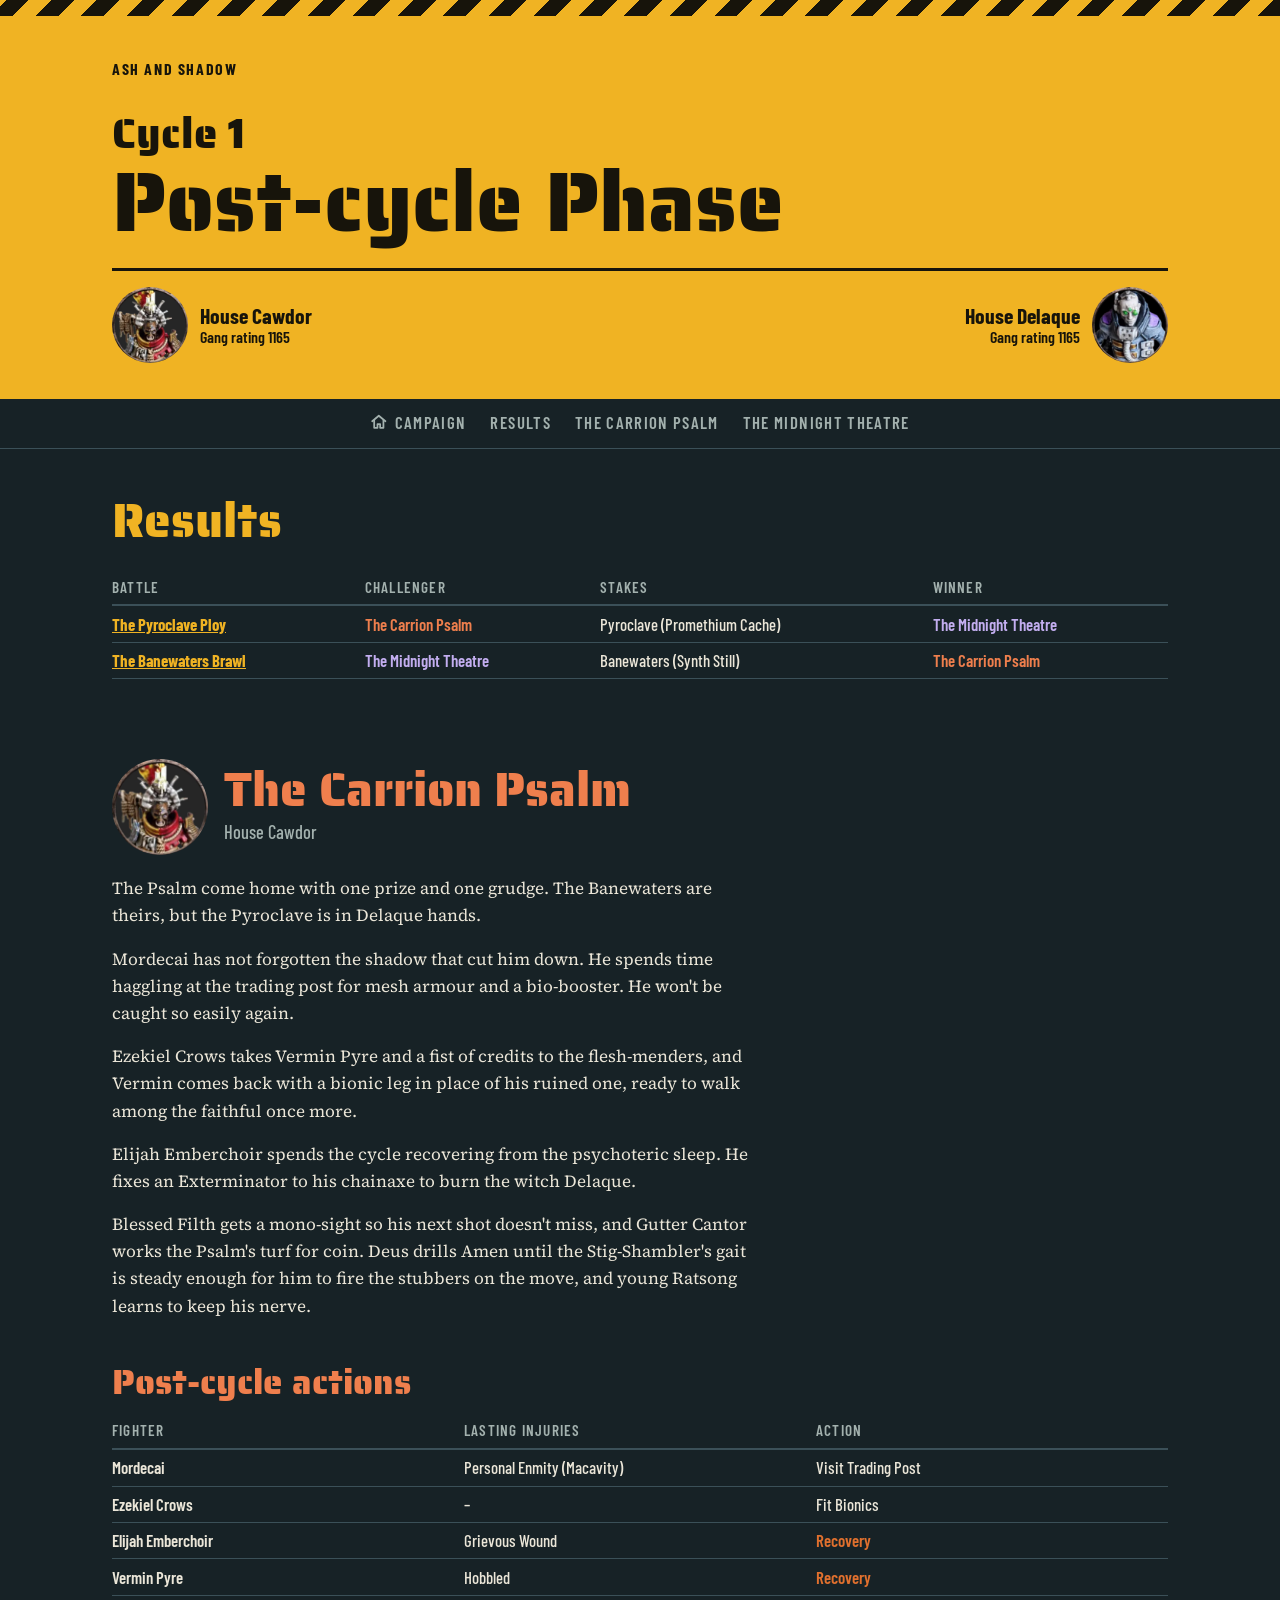
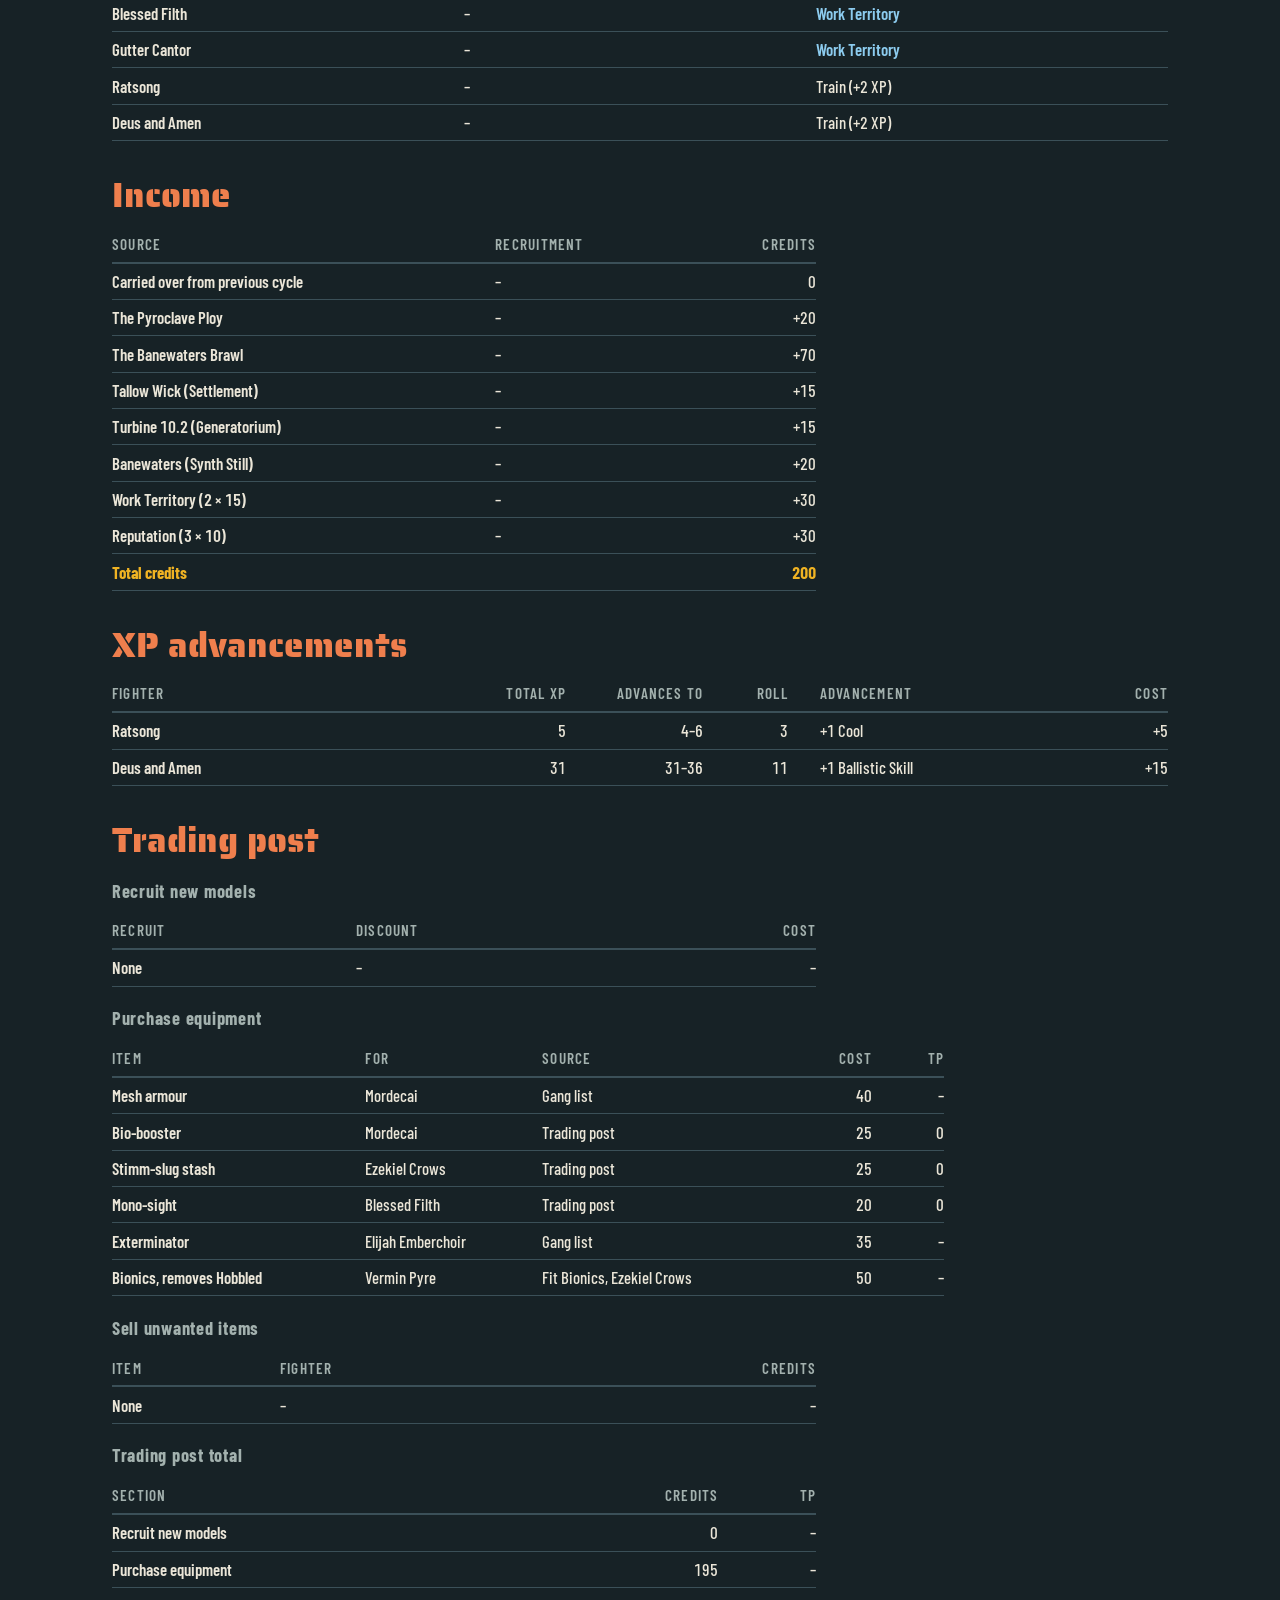
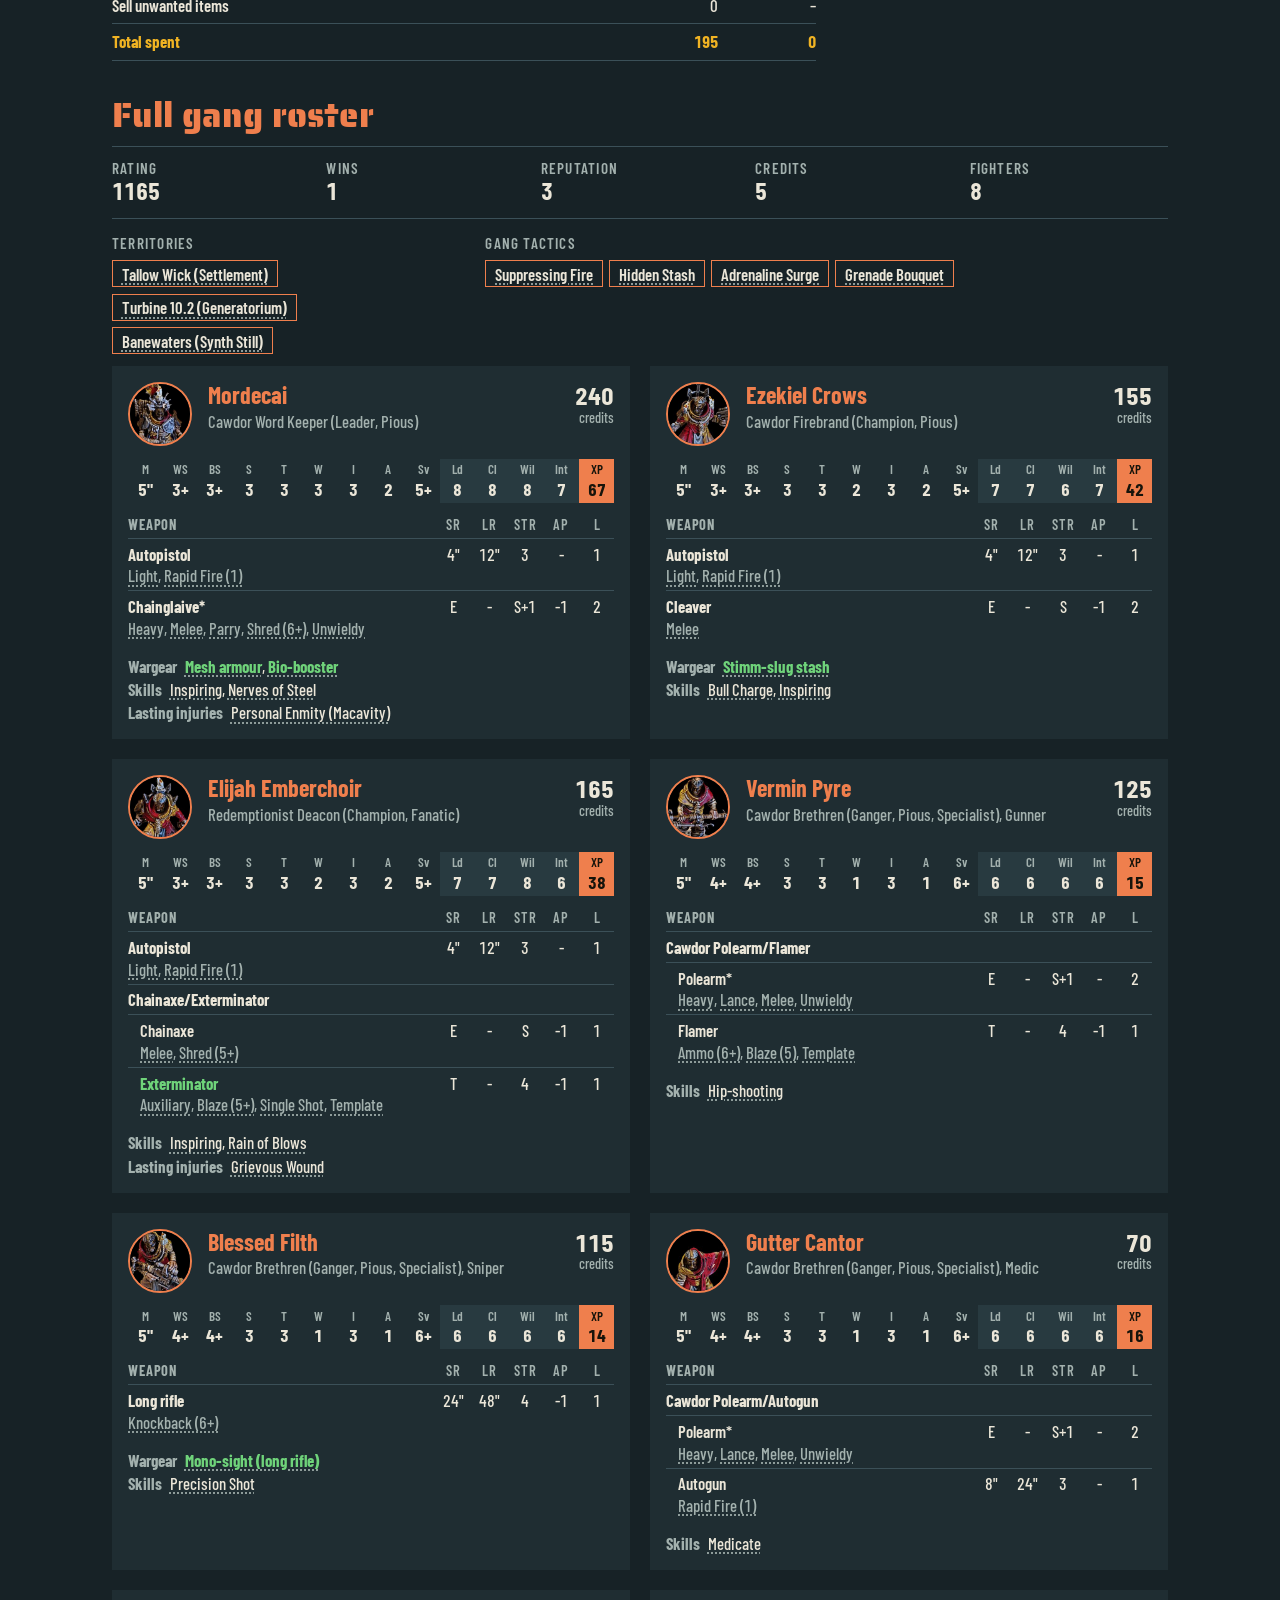
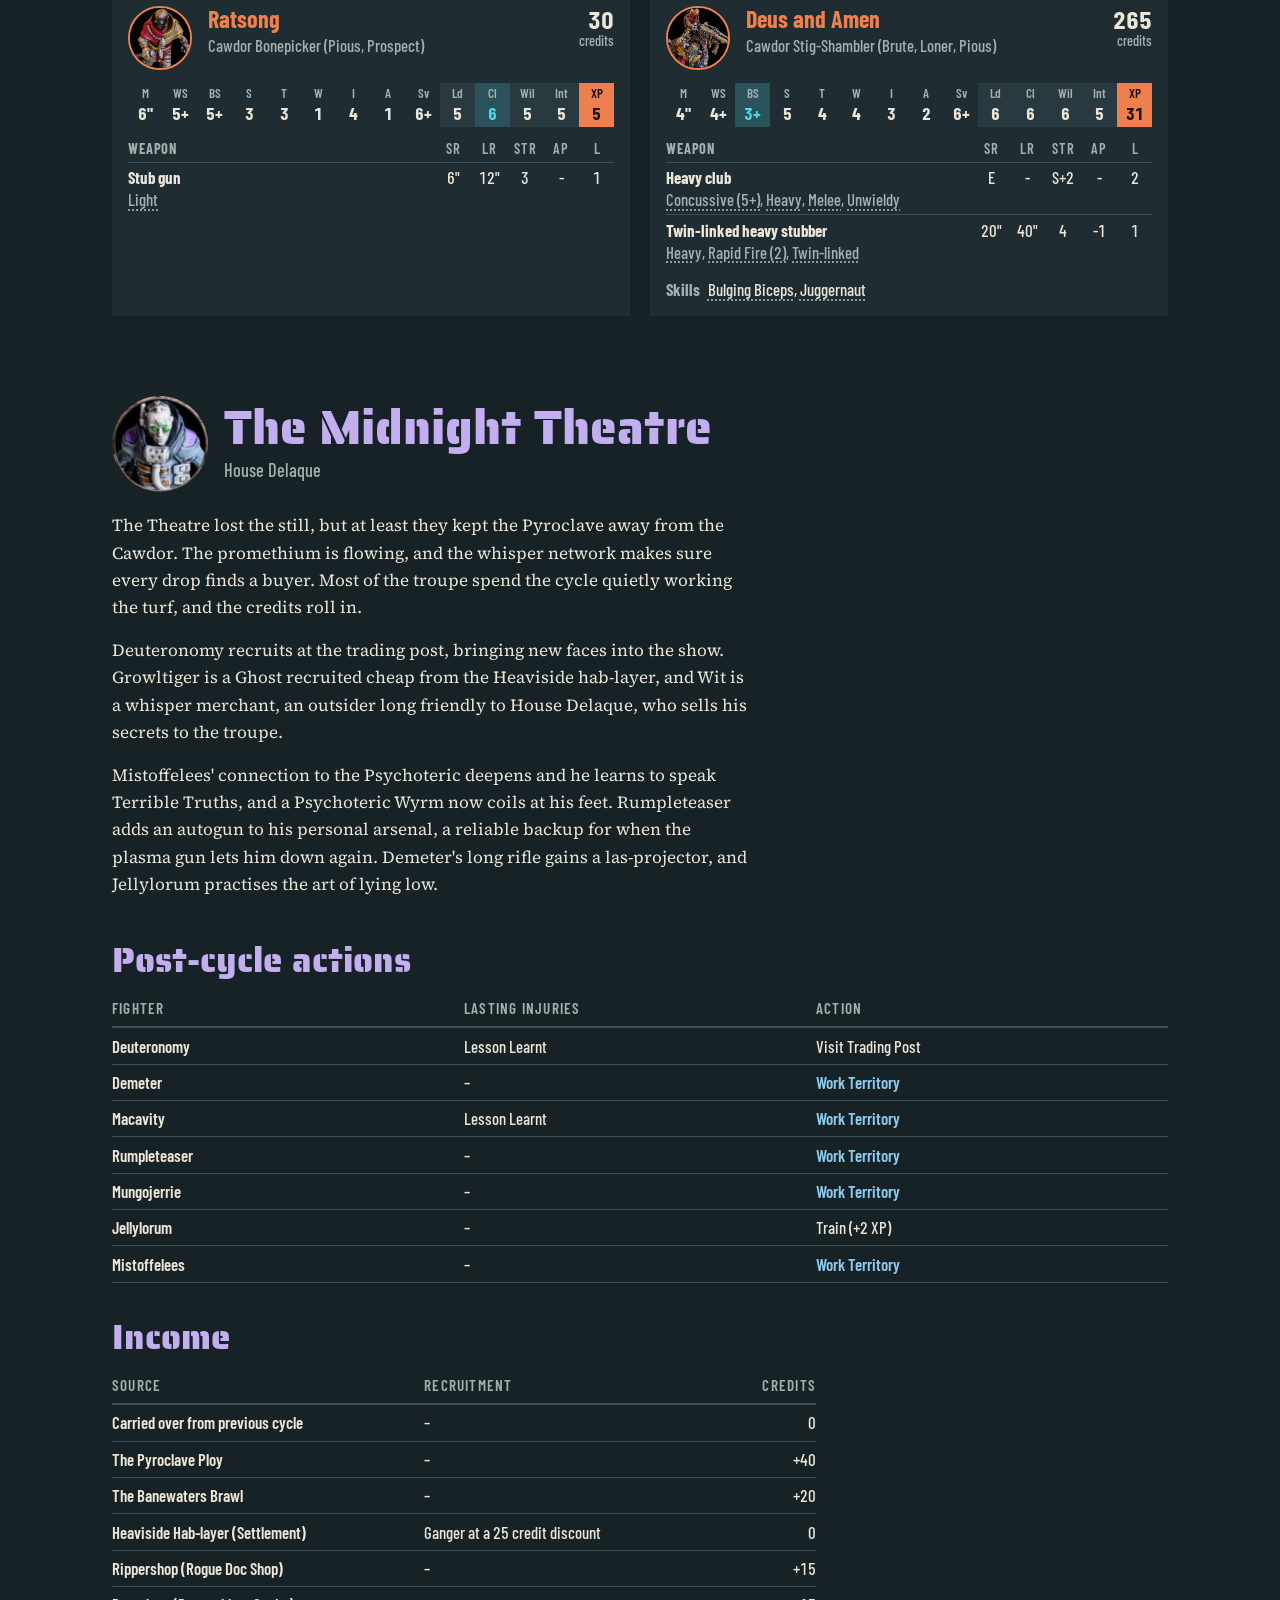
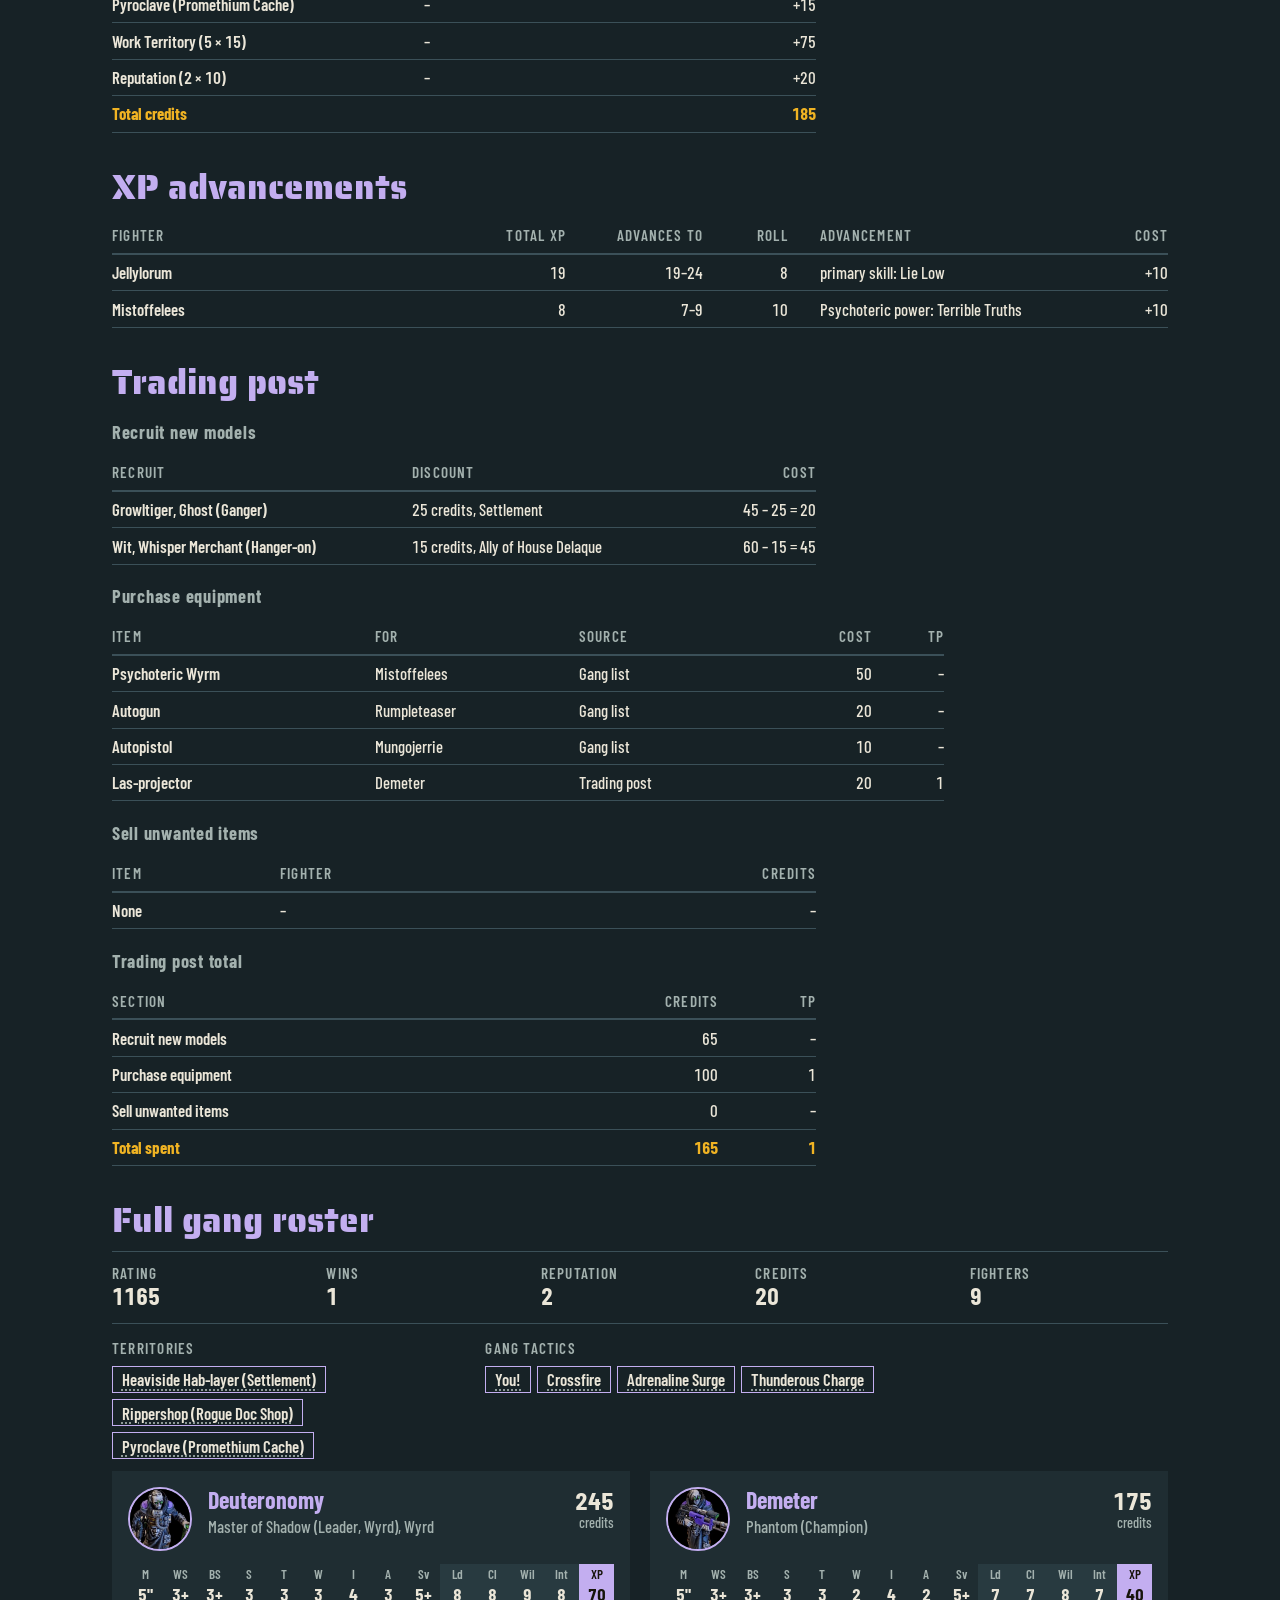
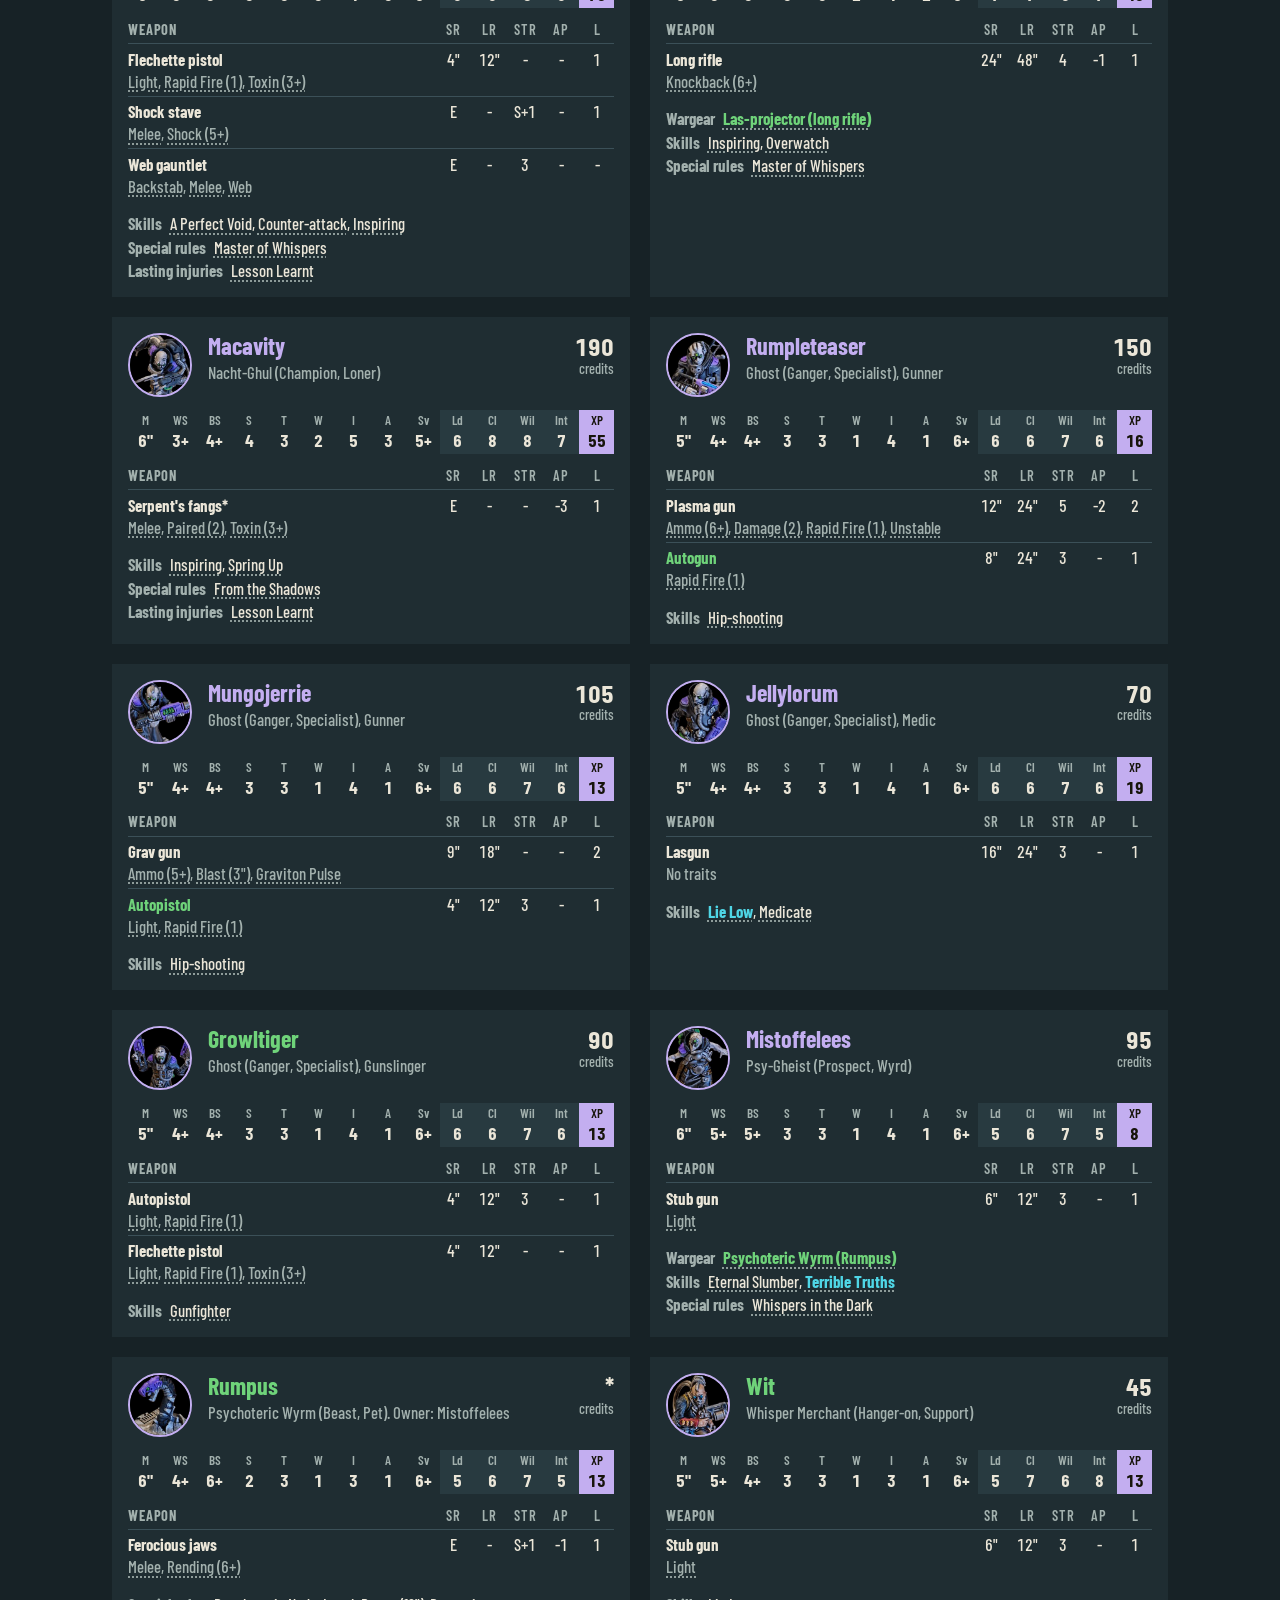
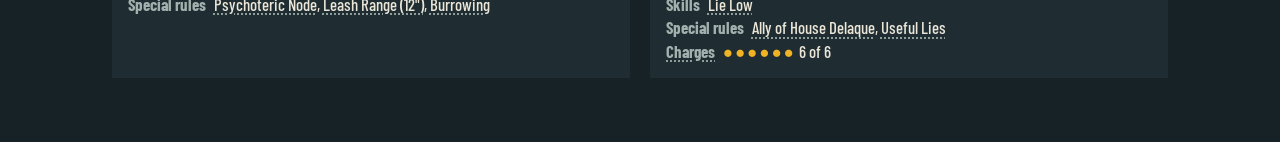
==== 1-post.html @ 7fe0c2d0 "Post cycle 1: rewrite the Theatre narrative Co-Authored-By: Claude Opus 5.5 <noreply@anthropic.com> " ====
<!doctype html>
<html lang="en">
<head>
<meta charset="utf-8">
<meta name="viewport" content="width=device-width, initial-scale=1, viewport-fit=cover">
<title>Cycle 1: Post-cycle Phase</title>
<style>
/* Layout: a sodium-yellow hazard hero, then a quiet steel report that reads top to bottom.
   Gang colour carries meaning everywhere: ember is Cawdor, cold violet is Delaque. */
:root {
  color-scheme: dark;
  --bg: #172226;
  --panel: #1f2d32;
  --panel-2: #283a40;
  --line: #3b5058;
  --ink: #ebe6d8;
  --muted: #a3b1ae;
  --sodium: #f0b323;
  --on-sodium: #17140b;
  --cawdor: #ef7f4d;
  --delaque: #c3aef0;
  --display: "Saira Stencil One", Impact, "Arial Narrow", sans-serif;
  --label: "Barlow Condensed", "Arial Narrow", Arial, sans-serif;
  --body: "Source Serif 4", Georgia, "Times New Roman", serif;
}
*, *::before, *::after { box-sizing: border-box; }
html { scroll-behavior: smooth; }
body { background: var(--bg); color: var(--ink); font-family: var(--body); font-size: 1.0625rem; line-height: 1.6; }
body::before { content: ""; position: fixed; inset: 0 0 auto; height: env(safe-area-inset-top, 0px); z-index: 10; background: var(--bg); }
@media (prefers-reduced-motion: reduce) { html { scroll-behavior: auto; } }
.wrap { max-width: 68rem; margin-inline: auto; padding-left: max(16px, env(safe-area-inset-left, 0px)); padding-right: max(16px, env(safe-area-inset-right, 0px)); }
a { color: inherit; }
a:focus-visible { outline: 2px solid var(--sodium); outline-offset: 2px; }
.p { color: var(--cawdor); font-weight: 600; }
.t { color: var(--delaque); font-weight: 600; }
.todo { color: var(--muted); font-style: italic; }

/* Hero */
.hero { background: var(--sodium); color: var(--on-sodium); }
.hero .wrap { padding-block: 2.5rem 2.25rem; display: grid; gap: 1.5rem; }
.chevrons { height: 16px; background: repeating-linear-gradient(-45deg, var(--on-sodium) 0 16px, var(--sodium) 16px 32px); }
.kicker { font-family: var(--label); font-weight: 700; font-size: 1rem; letter-spacing: .1em; text-transform: uppercase; margin: 0; }
h1 { font-family: var(--display); font-weight: 400; font-size: clamp(2.2rem, 7.4vw, 5.25rem); line-height: 1; margin: 0; }
h1 small { display: block; font-size: .5em; line-height: 1.3; }
.versus { display: grid; grid-template-columns: minmax(0, 1fr) minmax(0, 1fr); gap: 1rem; border-top: 3px solid var(--on-sodium); padding-top: 1rem; font-family: var(--label); }
.side { display: flex; align-items: center; gap: .75rem; min-width: 0; }
.side.right { flex-direction: row-reverse; text-align: right; }
.side img { width: 4.75rem; height: 4.75rem; max-width: 100%; border-radius: 50%; flex: none; }
.side strong { display: block; font-size: 1.35rem; font-weight: 700; line-height: 1.1; }
.side span { font-size: 1rem; font-weight: 600; line-height: 1.2; display: block; }

.notice { background: var(--panel-2); border-bottom: 1px solid var(--line); }
.notice p { margin: 0; padding-block: .75rem; font-family: var(--label); font-size: 1.05rem; font-weight: 500; line-height: 1.3; }
.notice strong { color: var(--sodium); letter-spacing: .06em; text-transform: uppercase; }

.jump { position: sticky; top: env(safe-area-inset-top, 0px); z-index: 5; background: var(--bg); border-bottom: 1px solid var(--line); }
.jump ul { display: flex; gap: 1.5rem; list-style: none; max-width: none; margin: 0; padding-block: .6rem; overflow-x: auto; scrollbar-width: none; }
.jump li { flex: none; }
.jump li:first-child { margin-left: auto; }
.jump li:last-child { margin-right: auto; }
.jump a { font-family: var(--label); font-weight: 600; font-size: 1.05rem; letter-spacing: .08em; text-transform: uppercase; text-decoration: none; color: var(--muted); white-space: nowrap; }
.jump a:hover { color: var(--sodium); }

main { display: grid; grid-template-columns: minmax(0, 1fr); gap: 4rem; padding-block: 3rem 4rem; }
section { scroll-margin-top: 4rem; min-width: 0; }
h2 { font-family: var(--display); font-weight: 400; font-size: clamp(2rem, 6vw, 3rem); line-height: 1; margin: 0 0 1.5rem; color: var(--sodium); text-wrap: balance; }
h3 { font-family: var(--label); font-weight: 700; font-size: 1.45rem; line-height: 1.15; margin: 0; text-wrap: balance; }
.prose { max-width: 40rem; display: grid; gap: 1rem; }
.prose p { margin: 0; }
.gang-story { margin: 0; }

/* Setup */
.setup { display: grid; grid-template-columns: minmax(0, 1fr) minmax(0, 1.15fr); gap: 2.5rem; align-items: start; }
.facts { margin: 0; display: grid; }
.facts div { display: grid; grid-template-columns: 8rem minmax(0, 1fr); gap: .75rem; padding-block: .6rem; border-top: 1px solid var(--line); }
.facts div:last-child { border-bottom: 1px solid var(--line); }
.facts dt { font-family: var(--label); font-weight: 600; font-size: 1rem; letter-spacing: .08em; text-transform: uppercase; color: var(--muted); }
.facts dd { margin: 0; line-height: 1.4; }

/* Gang lists */
.gangs { display: grid; grid-template-columns: minmax(0, 1fr); gap: 4rem; }
.gang { min-width: 0; display: grid; gap: 1.25rem; }
.gang-head { display: flex; align-items: center; gap: 1rem; }
.portrait { width: 6rem; height: 6rem; border-radius: 50%; flex: none; }
.psalm { --tone: var(--cawdor); }
.theatre { --tone: var(--delaque); }
.gang h3 { font-family: var(--display); font-weight: 400; font-size: clamp(1.6rem, 5vw, 2.2rem); color: var(--tone); line-height: 1.05; }
.house { margin: .25rem 0 0; font-family: var(--label); font-size: 1.15rem; font-weight: 500; color: var(--muted); }
.sheet { display: grid; grid-template-columns: repeat(6, minmax(0, 1fr)); gap: 1rem; margin: 0; padding-block: .75rem; border-block: 1px solid var(--line); font-family: var(--label); }
.sheet dt { font-size: .95rem; font-weight: 600; letter-spacing: .08em; text-transform: uppercase; color: var(--muted); line-height: 1.2; }
.sheet dd { margin: 0; font-size: 1.5rem; font-weight: 700; line-height: 1.2; font-variant-numeric: tabular-nums; }
.assets { display: grid; grid-template-columns: minmax(0, 1fr) minmax(0, 2fr); gap: 1rem 2rem; margin: 0; }
.assets dt { font-family: var(--label); font-size: .95rem; font-weight: 600; letter-spacing: .08em; text-transform: uppercase; color: var(--muted); margin-bottom: .35rem; }
.assets dd { margin: 0; display: flex; flex-wrap: wrap; gap: .4rem; }
.chip { font-family: var(--label); font-size: 1.05rem; font-weight: 600; line-height: 1.2; padding: .15rem .55rem; border: 1px solid var(--tone); }
.chip.used { background: var(--tone); border-color: var(--tone); color: var(--on-sodium); display: inline-flex; align-items: center; gap: .3rem; }
.tick { width: .8em; height: .8em; fill: none; stroke: currentColor; stroke-width: 2.4; stroke-linecap: round; stroke-linejoin: round; flex: none; }
.fighters { display: grid; grid-template-columns: repeat(2, minmax(0, 1fr)); gap: 1.25rem; }
.fighter { min-width: 0; background: var(--panel); padding: 1rem; display: grid; gap: .8rem; align-content: start; }
.fighter.bench { background: transparent; outline: 1px dashed var(--line); outline-offset: -1px; }
.benched { display: inline-block; margin-top: .3rem; font-family: var(--label); font-size: .95rem; font-weight: 700; letter-spacing: .06em; text-transform: uppercase; color: var(--sodium); }
.bench-panel { border-block: 1px solid var(--line); }
.bench-panel summary { cursor: pointer; padding-block: .6rem; font-family: var(--label); font-size: 1.1rem; font-weight: 700; letter-spacing: .06em; text-transform: uppercase; color: var(--sodium); }
.bench-panel summary:focus-visible { outline: 2px solid var(--sodium); outline-offset: 2px; }
.bench-panel[open] .fighters { padding-bottom: 1rem; }
.fh { display: flex; justify-content: space-between; gap: 1rem; }
.fh > div:first-child { min-width: 0; }
h4 { font-family: var(--label); font-size: 1.5rem; font-weight: 700; line-height: 1.1; margin: 0; color: var(--tone); }
.fh p { margin: .15rem 0 0; font-family: var(--label); font-size: 1.05rem; font-weight: 500; line-height: 1.2; color: var(--muted); }
.cost { text-align: right; font-family: var(--label); line-height: 1; flex: none; }
.cost b { display: block; font-size: 1.6rem; font-weight: 700; font-variant-numeric: tabular-nums; }
.cost span { font-size: .9rem; font-weight: 500; color: var(--muted); }
.stats { display: grid; grid-template-columns: repeat(14, minmax(0, 1fr)); font-family: var(--label); text-align: center; font-variant-numeric: tabular-nums; }
.c { padding-block: .2rem; }
.c.m { background: var(--panel-2); }
.c.x { background: var(--tone); color: var(--on-sodium); }
.c span { display: block; font-size: .82rem; font-weight: 600; color: var(--muted); line-height: 1.2; }
.c.x span { color: var(--on-sodium); }
.c b { display: block; font-size: 1.1rem; font-weight: 700; line-height: 1.25; }
.weapons { display: grid; font-family: var(--label); font-size: 1.05rem; line-height: 1.2; font-variant-numeric: tabular-nums; }
.wp { display: grid; grid-template-columns: minmax(0, 1fr) repeat(5, 2.1rem); gap: .1rem .15rem; padding-block: .3rem; border-top: 1px solid var(--line); }
.wp.head { border-top: 0; font-size: .9rem; font-weight: 600; letter-spacing: .06em; text-transform: uppercase; color: var(--muted); padding-top: 0; }
.wn { font-weight: 700; min-width: 0; }
.wn.parent { grid-column: 1 / -1; }
.wp.sub .wn { font-weight: 600; padding-left: .75rem; }
.wv { text-align: center; }
.wt { grid-column: 1 / -1; color: var(--muted); font-weight: 500; }
.wp.sub .wt { padding-left: .75rem; }
.foot { display: grid; gap: .15rem; font-family: var(--label); font-size: 1.05rem; line-height: 1.25; }
.foot p { margin: 0; }
.foot b { font-weight: 700; color: var(--muted); margin-right: .3rem; }
.total { margin: 0; text-align: right; font-family: var(--label); font-size: 1.15rem; font-weight: 700; }

/* Photos */
.gallery { display: grid; grid-template-columns: repeat(2, minmax(0, 1fr)); gap: 1.25rem; }
.shot.wide { grid-column: 1 / -1; }
.shot.wide .slot { aspect-ratio: 4 / 1; }
.shot img.pair { aspect-ratio: 19 / 10; }
.shot { margin: 0; min-width: 0; }
.shot figcaption { font-family: var(--label); font-size: 1.02rem; font-weight: 500; color: var(--muted); line-height: 1.3; margin-top: .6rem; }
.slot, .shot img { display: block; width: 100%; max-width: 100%; aspect-ratio: 3 / 2; object-fit: cover; clip-path: polygon(0 0, calc(100% - 18px) 0, 100% 18px, 100% 100%, 18px 100%, 0 calc(100% - 18px)); }
.shot img.whole { aspect-ratio: auto; height: auto; }
.slot { background: repeating-linear-gradient(-45deg, var(--panel) 0 10px, var(--panel-2) 10px 20px); display: grid; place-content: center; text-align: center; padding: 1rem; }
.slot b { font-family: var(--display); font-weight: 400; font-size: 1.5rem; color: var(--sodium); line-height: 1.1; }
.slot span { font-family: var(--label); font-size: 1rem; font-weight: 500; color: var(--ink); line-height: 1.25; }

/* Turn by turn */
.rounds { display: grid; grid-template-columns: minmax(0, 1fr); gap: 4rem; }
.round { display: grid; grid-template-columns: 6.5rem minmax(0, 1fr); gap: 1.5rem; scroll-margin-top: 4rem; }
.tab-n { display: none; }
.round-no { font-family: var(--display); font-size: 5.5rem; line-height: .85; color: var(--panel-2); -webkit-text-stroke: 1px var(--sodium); }
.round-body { display: grid; gap: 1rem; min-width: 0; }
.round-tag { margin: .2rem 0 0; font-family: var(--label); font-size: 1.05rem; font-weight: 500; color: var(--muted); }
.round-split { display: grid; grid-template-columns: minmax(0, 1fr) minmax(0, 17rem); gap: 1.5rem; align-items: start; }
.round-split p { margin: 0; }
.round-text { display: grid; gap: .85rem; max-width: 40rem; }
.round-split.tall { grid-template-columns: minmax(0, 1fr) 13rem; }
.vp { margin: 0; background: var(--panel); padding: .6rem .85rem; font-family: var(--label); font-size: 1.1rem; font-weight: 500; line-height: 1.3; }
.vp b { font-weight: 700; color: var(--sodium); }
.map { margin: 0; display: grid; grid-template-columns: minmax(0, 40rem); gap: .75rem; }
.map svg { display: block; width: 100%; max-width: 100%; height: auto; }
.map figcaption { font-family: var(--label); font-size: 1.02rem; font-weight: 500; line-height: 1.3; color: var(--muted); display: grid; gap: 1rem; }
.map figcaption p { margin: 0; }
.m-keys { display: grid; gap: 1rem; }
.m-key h5 { margin: 0 0 .25rem; font-size: 1.1rem; font-weight: 700; }
.m-key.p h5 { color: var(--cawdor); }
.m-key.t h5 { color: var(--delaque); }
.m-key ol { margin: 0; padding-left: 1.4rem; color: var(--ink); }
.m-mat { fill: var(--panel); stroke: var(--muted); stroke-width: 1.5; }
.m-grid { stroke: var(--line); stroke-width: 1; fill: none; opacity: .6; }
.m-hatch { fill: none; stroke: var(--line); stroke-width: 2; }
.m-floor { fill: var(--panel-2); stroke: var(--line); stroke-width: 1; }
.m-solid { fill: #3f545c; stroke: var(--muted); stroke-width: 1.5; }
.m-top { fill: #52696f; stroke: var(--ink); stroke-width: 1.5; }
.m-rubble { fill: #3f545c; stroke: var(--muted); stroke-width: 1; stroke-dasharray: 3 3; }
.m-wall { fill: none; stroke: var(--muted); stroke-width: 5; stroke-linejoin: round; }
.m-plank { fill: none; stroke: var(--muted); stroke-width: 7; stroke-dasharray: 16 3; }
.m-ladder { fill: none; stroke: var(--ink); stroke-width: 9; stroke-dasharray: 2 4; }
.m-run { fill: none; stroke: var(--ink); stroke-width: 26; stroke-dasharray: 2 4; }
.m-div { fill: none; stroke: var(--muted); stroke-width: 3; }
.m-plat { fill: var(--ink); fill-opacity: .07; stroke: var(--ink); stroke-width: 2; stroke-dasharray: 9 6; }
.m-tower { fill: var(--bg); fill-opacity: .55; stroke: var(--muted); stroke-width: 1.5; }
.svg-p { fill: var(--cawdor); opacity: .13; }
.svg-t { fill: var(--delaque); opacity: .13; }
.m-turf { fill: none; stroke: var(--sodium); stroke-width: 2; stroke-dasharray: 10 7; opacity: .85; }
.m-centre { fill: none; stroke: var(--sodium); stroke-width: 2.5; stroke-dasharray: 6 4; }
.m-lab { fill: var(--ink); font-family: var(--label); font-size: 15px; font-weight: 600; text-anchor: middle; }
.m-c { fill: var(--sodium); font-family: var(--label); font-size: 15px; font-weight: 700; text-anchor: middle; }
.m-tick { fill: var(--muted); font-family: var(--label); font-size: 13px; font-weight: 500; text-anchor: middle; }
.m-edge { font-family: var(--label); font-size: 16px; font-weight: 700; text-anchor: middle; }
.m-edge.p { fill: var(--cawdor); }
.m-edge.t { fill: var(--delaque); }
.tok-p { fill: var(--cawdor); stroke: var(--bg); stroke-width: 2; }
.tok-t { fill: var(--delaque); stroke: var(--bg); stroke-width: 2; }
.tok-n.two { font-size: 15px; }
.tok-n { fill: var(--on-sodium); font-family: var(--label); font-size: 17px; font-weight: 700; text-anchor: middle; }
.round-split.tall.two { grid-template-columns: minmax(0, 1fr) 13rem; }
.ports { display: grid; gap: .75rem; }
.ends.trio { grid-template-columns: .5625fr 1.78fr .5625fr; }
.b-s { fill: var(--sodium); background: var(--sodium); }
.b-w { fill: #ff8f7d; background: #ff8f7d; }
.b-a { fill: var(--ink); background: var(--ink); }
.b-i { fill: #ff5a4a; background: #ff5a4a; }
.b-t { fill: var(--on-sodium); font-family: var(--label); font-size: 12px; font-weight: 700; text-anchor: middle; }
.b-key { list-style: none; margin: 0; padding: 0; display: flex; flex-wrap: wrap; gap: .35rem .9rem; color: var(--ink); }
.b-key li { display: flex; align-items: center; gap: .3rem; }
.b { display: inline-grid; place-items: center; min-width: 1.25rem; height: 1.25rem; padding-inline: .15rem; border-radius: 1rem; color: var(--on-sodium); font-size: .8rem; font-weight: 700; }
.ends.even { grid-template-columns: repeat(3, minmax(0, 1fr)); }
.round-split.none { grid-template-columns: minmax(0, 1fr); }
.ends.single { grid-template-columns: minmax(0, 34rem); }
.roll { --d: 2.5rem; --l: 7.25rem; background: var(--panel); padding: .85rem 1rem; display: grid; gap: .6rem; font-family: var(--label); max-width: 30rem; }
details.roll { display: block; }
.roll summary { display: grid; grid-template-columns: 1rem minmax(0, 1fr); column-gap: .35rem; cursor: pointer; list-style: none; line-height: 1.2; }
.roll summary::-webkit-details-marker { display: none; }
.roll summary::before { content: ""; grid-row: 1 / span 2; width: 0; height: 0; margin-top: .3rem; border-block: .35rem solid transparent; border-left: .5rem solid var(--sodium); transition: transform .15s; transform-origin: 30% 50%; }
.roll[open] summary::before { transform: rotate(90deg); }
.roll summary:focus-visible { outline: 2px solid var(--sodium); outline-offset: 3px; }
.r-name { font-size: 1.15rem; font-weight: 700; color: var(--sodium); }
.r-res { font-size: 1.05rem; font-weight: 700; color: #ff8f7d; }
.r-res.sup { color: var(--sodium); }
.r-res.ammo { color: var(--ink); }
.roll-body { display: grid; gap: .6rem; margin-top: .7rem; }
.roll h5 { margin: 0; font-size: 1.2rem; font-weight: 700; color: var(--sodium); line-height: 1.1; }
.roll-row { display: grid; grid-template-columns: var(--l) calc(var(--n, 2) * var(--d) + (var(--n, 2) - 1) * .5rem) minmax(0, 1fr); gap: .5rem; align-items: center; font-size: 1.1rem; font-weight: 500; line-height: 1.2; }
.dice { display: flex; flex-wrap: wrap; gap: .5rem; }
.roll-row strong { font-weight: 700; color: #ff8f7d; letter-spacing: .02em; }
.roll-row strong.sup { color: var(--sodium); }
.roll-row strong.ammo { color: var(--ink); }
.roll-note { margin: 0; font-size: 1.02rem; font-weight: 500; line-height: 1.3; color: var(--muted); }
.die { display: block; width: var(--d); height: var(--d); flex: none; }
.die-a { fill: var(--ink); }
.die-c { fill: #ff8f7d; }
.roll h6 { margin: .15rem 0 0; font-size: 1.05rem; font-weight: 700; color: var(--ink); line-height: 1.1; }
.die-b { fill: var(--sodium); }
.die-m { fill: var(--on-sodium); }
.ends-head { color: var(--muted); font-size: 1.15rem; margin: .25rem 0 0; }
.ends { display: grid; grid-template-columns: repeat(2, minmax(0, 1fr)); gap: 1.25rem; }

/* Aftermath */
.table-scroll { overflow-x: auto; }
.after-text { margin-bottom: 1.5rem; }
.shot.final { margin-bottom: 1.5rem; }
.credit-note { margin: .75rem 0 0; font-family: var(--label); font-size: 1.02rem; font-weight: 500; color: var(--muted); }
.ledger { width: 100%; min-width: 40rem; border-collapse: collapse; font-family: var(--label); font-size: 1.05rem; font-variant-numeric: tabular-nums; }
.ledger th { text-align: left; font-weight: 600; font-size: .95rem; letter-spacing: .08em; text-transform: uppercase; color: var(--muted); padding: .35rem .75rem .35rem 0; border-bottom: 2px solid var(--line); }
.ledger td { padding: .45rem .75rem .45rem 0; border-bottom: 1px solid var(--line); vertical-align: top; line-height: 1.25; }
.capt { margin-top: 1.25rem; }
.xp-head { margin: 2rem 0 .75rem; }
.xp-grid { display: grid; grid-template-columns: repeat(2, minmax(0, 1fr)); gap: 2rem; align-items: start; }
.xp-gang { min-width: 0; }
.xp-gang h4 { margin: 0 0 .35rem; font-family: var(--label); font-size: 1.2rem; font-weight: 700; }
.ledger.xp { min-width: 0; max-width: none; }
.ledger.xp td:first-child { white-space: nowrap; font-weight: 600; }
.ledger .num { text-align: right; padding-right: 0; padding-left: 1rem; white-space: nowrap; }
.result { font-family: var(--display); font-size: clamp(1.4rem, 4vw, 2rem); line-height: 1.1; margin: 0 0 1.25rem; color: var(--ink); }
.result .t { font-weight: 400; }

@media (max-width: 74rem) {
  .tab-w { display: none; }
  .tab-n { display: inline; }
  .jump ul { gap: 1rem; }
}
@media (max-width: 52rem) {
  .setup, .fighters, .round-split, .xp-grid { grid-template-columns: minmax(0, 1fr); }
  .round-split .shot { max-width: 28rem; }
  .round-split.tall, .round-split.tall.two { grid-template-columns: minmax(0, 1fr); }
  .round-split.tall.two .ports { grid-template-columns: repeat(2, minmax(0, 1fr)); max-width: 26rem; }
  .round-split.tall.two .shot.port { max-width: none; }
  .map { grid-template-columns: minmax(0, 1fr); }
  .round-split .shot.port { max-width: 16rem; }
  .sheet { grid-template-columns: repeat(3, minmax(0, 1fr)); }
}
@media (max-width: 34rem) {
  .gallery, .ends, .ends.trio, .ends.even { grid-template-columns: minmax(0, 1fr); }
  .versus { grid-template-columns: minmax(0, 1fr); }
  .side.right { flex-direction: row; text-align: left; }
  .assets { grid-template-columns: minmax(0, 1fr); }
  .round { grid-template-columns: minmax(0, 1fr); gap: .5rem; }
  .roll { --d: 2.1rem; --l: 6.25rem; padding: .75rem; }
  .roll-row { grid-template-columns: var(--l) minmax(0, 1fr); row-gap: .2rem; }
  .roll-row strong { grid-column: 2; }
  .dice:empty { display: none; }
  .round-no { font-size: 3.5rem; }
  .facts div { grid-template-columns: 7rem minmax(0, 1fr); }
  .fighter { padding: .85rem .6rem; }
  .c span { font-size: .75rem; }
  .c b { font-size: 1rem; }
}
.ooa-e{font-size:20px;text-anchor:middle;font-family:"Apple Color Emoji","Segoe UI Emoji","Noto Color Emoji",sans-serif}.ooa-k{font-size:18px;margin-right:6px;font-family:"Apple Color Emoji","Segoe UI Emoji","Noto Color Emoji",sans-serif}
.fh > div:not(.cost) { flex: 1; min-width: 0; }
.fh .roundel { flex: none; width: 4rem; height: 4rem; border-radius: 50%; object-fit: cover; background: #000; border: 2px solid var(--line); }
.psalm .fh .roundel { border-color: var(--cawdor); }
.theatre .fh .roundel { border-color: var(--delaque); }
.jump a.home { display: inline-flex; align-items: center; gap: .4em; }
.jump a.home svg { width: 1.05em; height: 1.05em; flex: none; margin-top: -.1em; }
.charges { letter-spacing: .12em; color: var(--sodium); }
.charges i { font-style: normal; color: var(--line); }
.fighter .c.adv { background: color-mix(in srgb, #4fd6e6 22%, transparent); }
.fighter .c.adv b, .adv-i { color: #4fd6e6; font-weight: 700; }
.sk { position: relative; cursor: help; text-decoration: underline dotted; text-decoration-color: var(--muted); text-underline-offset: .2em; }
.sk:focus { outline: none; }
.sk:focus-visible { outline: 2px solid var(--sodium); outline-offset: 2px; }
.sk::after { content: attr(data-tip); position: absolute; z-index: 20; left: 0; bottom: calc(100% + .45rem); width: max-content; max-width: min(20rem, calc(100vw - 32px)); padding: .55rem .7rem; background: var(--panel-2); color: var(--ink); border: 1px solid var(--line); box-shadow: 0 6px 18px rgb(0 0 0 / .45); font: 500 .95rem/1.35 var(--label); text-decoration: none; letter-spacing: 0; white-space: normal; display: none; pointer-events: none; }
.sk:hover::after, .sk:focus::after { display: block; }
@media (max-width: 44rem) {
  .jump ul { flex-wrap: wrap; justify-content: center; gap: .35rem 1rem; overflow-x: visible; }
  .jump li:first-child, .jump li:last-child { margin: 0; }
}
@media (hover: none), (max-width: 44rem) {
  .sk::after { position: fixed; left: 50%; top: 50%; bottom: auto; transform: translate(-50%, -50%); width: calc(100vw - 32px); max-width: 26rem; z-index: 50; }
}
@media (max-width: 44rem) { .jump a.home .home-t { display: none; } .jump a.home svg { width: 1.3em; height: 1.3em; } }
@media (max-width: 44rem) { .sheet, .sheet.four { grid-template-columns: repeat(2, minmax(0, 1fr)); } }
</style>
<style>
.sheet.four { grid-template-columns: repeat(5, minmax(0, 1fr)); }
.assets.one { grid-template-columns: minmax(0, 1fr); }
.ledger.post, .ledger.adv { min-width: 30rem; max-width: none; table-layout: fixed; }
.ledger.post td:first-child, .ledger.adv td:first-child, .ledger.income td:first-child { font-weight: 600; }
.ledger.adv th:nth-child(1) { width: 30%; } .ledger.adv th:nth-child(2), .ledger.adv th:nth-child(3) { width: 13%; }

.ledger.income { max-width: 30rem; min-width: 0; }
.ledger.income.inc3 { max-width: 44rem; min-width: 30rem; }
.fighter .c.new { background: color-mix(in srgb, #6fd37a 22%, transparent); }
.fighter .c.new b, .fighter .wp.new .wn, .new-i { color: #6fd37a; font-weight: 700; }
.new-key { margin: -.4rem 0 1rem; color: var(--muted, #9aa6ad); font-size: .95rem; }
.act-rec { color: #e0702e; font-weight: 600; }
.act-work { color: #8ccbee; font-weight: 600; }
.tpsub { margin: .6rem 0 0; font-family: var(--label); font-size: 1.15rem; font-weight: 700; color: var(--muted); letter-spacing: .04em; }
.credit-note b { color: var(--sodium); }
.ledger.income.inc4 { max-width: 52rem; min-width: 38rem; }
.ledger.income.inc4 th:nth-child(5), .ledger.income.inc4 td:nth-child(5) { width: 4.5rem; }
.ledger.income .tot td { font-weight: 700; color: var(--sodium); }
.gang h2 { color: var(--tone); margin: 0; }
.stepblock { display: grid; grid-template-columns: minmax(0, 1fr); gap: .75rem; }
.step { display: flex; align-items: baseline; gap: .6rem; margin-top: 1.5rem; color: var(--ink); font-family: var(--label); font-size: 1.45rem; font-weight: 700; }
.step b { font-family: var(--display); font-weight: 400; color: var(--tone); }
main > section + section { padding-top: 1rem; }
.ledger.results { min-width: 34rem; max-width: none; }
.ledger.results a { color: var(--sodium); font-weight: 700; }
@media (max-width: 34rem) { .sheet.four { grid-template-columns: repeat(3, minmax(0, 1fr)); } }
.ledger .m-only { display: none; }
.ledger.adv th:nth-child(4), .ledger.adv td:nth-child(4) { width: 8%; }
.ledger.adv th:nth-child(5), .ledger.adv td:nth-child(5) { padding-left: 2rem; }
.ledger.adv th:nth-child(6) { width: 10%; }
@media (max-width: 44rem) {
  .ledger .m-hide { display: none; }
  .ledger .m-only { display: inline; white-space: normal; }
  .ledger .d-only { display: none; }
  .ledger.results, .ledger.post, .ledger.adv, .ledger.income.inc3, .ledger.income.inc4 { min-width: 0; table-layout: auto; }
  .ledger.adv th:nth-child(1) { width: auto; }
  .ledger.adv th:nth-child(5), .ledger.adv td:nth-child(5) { padding-left: 1rem; }
  .ledger.income td.num:has(.m-only) { white-space: normal; }
}
@media (max-width: 44rem) { .sheet, .sheet.four { grid-template-columns: repeat(2, minmax(0, 1fr)); } }
</style>

<style>@font-face{font-family:"Saira Stencil One";font-weight:400;font-style:normal;font-display:swap;src:url([data-uri]) format("woff2")}@font-face{font-family:"Barlow Condensed";font-weight:500;font-style:normal;font-display:swap;src:url([data-uri]) format("woff2")}@font-face{font-family:"Barlow Condensed";font-weight:600;font-style:normal;font-display:swap;src:url([data-uri]) format("woff2")}@font-face{font-family:"Barlow Condensed";font-weight:700;font-style:normal;font-display:swap;src:url([data-uri]) format("woff2")}@font-face{font-family:"Source Serif 4";font-weight:400;font-style:normal;font-display:swap;src:url([data-uri]) format("woff2")}@font-face{font-family:"Source Serif 4";font-weight:600;font-style:normal;font-display:swap;src:url([data-uri]) format("woff2")}@font-face{font-family:"Source Serif 4";font-weight:400;font-style:italic;font-display:swap;src:url([data-uri]) format("woff2")}
body{margin:0}img{max-width:100%}[hidden]{display:none!important}</style>
</head>
<body>
<header class="hero">
  <div class="chevrons" aria-hidden="true"></div>
  <div class="wrap">
    <p class="kicker">Ash and Shadow</p>
    <h1><small>Cycle 1</small>Post-cycle Phase</h1>
    <div class="versus">
      <div class="side"><img src="[data-uri]" alt=""><div><strong>House Cawdor</strong><span>Gang rating 1165</span></div></div>
      <div class="side right"><img src="[data-uri]" alt=""><div><strong>House Delaque</strong><span>Gang rating 1165</span></div></div>
    </div>
  </div>
</header>

<nav class="jump" aria-label="Page sections">
  <ul class="wrap">
    <li><a class="home" href="index.html" aria-label="Campaign"><svg viewBox="0 0 16 16" aria-hidden="true" focusable="false"><path d="M2 7.5 8 2.5l6 5" fill="none" stroke="currentColor" stroke-width="1.6" stroke-linecap="round" stroke-linejoin="round"/><path d="M3.8 6.4V13.5h3V10h2.4v3.5h3V6.4" fill="none" stroke="currentColor" stroke-width="1.6" stroke-linejoin="round"/></svg><span class="home-t">Campaign</span></a></li>
    <li><a href="#results">Results</a></li>
    <li><a href="#psalm">The Carrion Psalm</a></li>
    <li><a href="#theatre">The Midnight Theatre</a></li>
  </ul>
</nav>

<main class="wrap">
  <section id="results">
    <h2>Results</h2>
    <div class="table-scroll" tabindex="0" role="region" aria-label="Cycle 1 results">
      <table class="ledger results">
        <thead><tr><th>Battle</th><th>Challenger</th><th class="m-hide">Stakes</th><th>Winner</th></tr></thead>
        <tbody>
          <tr><td><a href="1.1.html">The Pyroclave Ploy</a></td><td class="p">The Carrion Psalm</td><td class="m-hide">Pyroclave (Promethium Cache)</td><td class="t">The Midnight Theatre</td></tr>
          <tr><td><a href="1.2.html">The Banewaters Brawl</a></td><td class="t">The Midnight Theatre</td><td class="m-hide">Banewaters (Synth Still)</td><td class="p">The Carrion Psalm</td></tr>
        </tbody>
      </table>
    </div>
  </section>
  <section id="psalm"><div class="gang psalm">
  <div class="gang-head"><img class="portrait" src="[data-uri]" alt="The Carrion Psalm gang portrait"><div><h2>The Carrion Psalm</h2><p class="house">House Cawdor</p></div></div>
  <div class="prose gang-story"><p>The Psalm come home with one prize and one grudge. The Banewaters are theirs, but the Pyroclave is in Delaque hands.</p><p>Mordecai has not forgotten the shadow that cut him down. He spends time haggling at the trading post for mesh armour and a bio-booster. He won't be caught so easily again.</p><p>Ezekiel Crows takes Vermin Pyre and a fist of credits to the flesh-menders, and Vermin comes back with a bionic leg in place of his ruined one, ready to walk among the faithful once more.</p><p>Elijah Emberchoir spends the cycle recovering from the psychoteric sleep. He fixes an Exterminator to his chainaxe to burn the witch Delaque.</p><p>Blessed Filth gets a mono-sight so his next shot doesn't miss, and Gutter Cantor works the Psalm's turf for coin. Deus drills Amen until the Stig-Shambler's gait is steady enough for him to fire the stubbers on the move, and young Ratsong learns to keep his nerve.</p></div>
  <div class="stepblock">
  <h3 class="step">Post-cycle actions</h3>
  <div class="table-scroll" tabindex="0" role="region" aria-label="The Carrion Psalm post-cycle actions"><table class="ledger post"><thead><tr><th>Fighter</th><th class="m-hide">Lasting injuries</th><th>Action</th></tr></thead><tbody><tr><td>Mordecai</td><td class="m-hide">Personal Enmity (Macavity)</td><td>Visit Trading Post</td></tr><tr><td>Ezekiel Crows</td><td class="m-hide">–</td><td>Fit Bionics</td></tr><tr><td>Elijah Emberchoir</td><td class="m-hide">Grievous Wound</td><td><span class="act-rec">Recovery</span></td></tr><tr><td>Vermin Pyre</td><td class="m-hide">Hobbled</td><td><span class="act-rec">Recovery</span></td></tr><tr><td>Blessed Filth</td><td class="m-hide">–</td><td><span class="act-work">Work Territory</span></td></tr><tr><td>Gutter Cantor</td><td class="m-hide">–</td><td><span class="act-work">Work Territory</span></td></tr><tr><td>Ratsong</td><td class="m-hide">–</td><td>Train (+2 XP)</td></tr><tr><td>Deus and Amen</td><td class="m-hide">–</td><td>Train (+2 XP)</td></tr></tbody></table></div>
  <h3 class="step">Income</h3>
  <div class="table-scroll" tabindex="0" role="region" aria-label="The Carrion Psalm income"><table class="ledger income inc3"><thead><tr><th>Source</th><th class="m-hide">Recruitment</th><th class="num">Credits</th></tr></thead><tbody><tr><td>Carried over from previous cycle</td><td class="m-hide">–</td><td class="num">0</td></tr><tr><td>The Pyroclave Ploy</td><td class="m-hide">–</td><td class="num">+20</td></tr><tr><td>The Banewaters Brawl</td><td class="m-hide">–</td><td class="num">+70</td></tr><tr><td>Tallow Wick (Settlement)</td><td class="m-hide">–</td><td class="num">+15</td></tr><tr><td>Turbine 10.2 (Generatorium)</td><td class="m-hide">–</td><td class="num">+15</td></tr><tr><td>Banewaters (Synth Still)</td><td class="m-hide">–</td><td class="num">+20</td></tr><tr><td>Work Territory (2 × 15)</td><td class="m-hide">–</td><td class="num">+30</td></tr><tr><td>Reputation (3 × 10)</td><td class="m-hide">–</td><td class="num">+30</td></tr><tr class="tot"><td>Total credits</td><td class="m-hide"></td><td class="num">200</td></tr></tbody></table></div>
  
  <h3 class="step">XP advancements</h3>
  <div class="table-scroll" tabindex="0" role="region" aria-label="The Carrion Psalm XP advancements"><table class="ledger adv"><thead><tr><th>Fighter</th><th class="num m-hide">Total XP</th><th class="num m-hide">Advances to</th><th class="num">Roll</th><th>Advancement</th><th class="num m-hide">Cost</th></tr></thead><tbody><tr><td>Ratsong</td><td class="num m-hide">5</td><td class="num m-hide">4–6</td><td class="num">3</td><td>+1 Cool<span class="m-only">. Cost +5</span></td><td class="num m-hide">+5</td></tr><tr><td>Deus and Amen</td><td class="num m-hide">31</td><td class="num m-hide">31–36</td><td class="num">11</td><td>+1 Ballistic Skill<span class="m-only">. Cost +15</span></td><td class="num m-hide">+15</td></tr></tbody></table></div>
  <h3 class="step">Trading post</h3>
  <h4 class="tpsub">Recruit new models</h4>
  <div class="table-scroll" tabindex="0" role="region" aria-label="The Carrion Psalm recruits"><table class="ledger income inc3"><thead><tr><th>Recruit</th><th>Discount</th><th class="num">Cost</th></tr></thead><tbody><tr><td>None</td><td>–</td><td class="num">–</td></tr></tbody></table></div>
  <h4 class="tpsub">Purchase equipment</h4>
  <div class="table-scroll" tabindex="0" role="region" aria-label="The Carrion Psalm equipment"><table class="ledger income inc4"><thead><tr><th>Item</th><th class="m-hide">For</th><th class="m-hide">Source</th><th class="num">Cost</th><th class="num">TP</th></tr></thead><tbody><tr><td>Mesh armour</td><td class="m-hide">Mordecai</td><td class="m-hide">Gang list</td><td class="num">40</td><td class="num">–</td></tr><tr><td>Bio-booster</td><td class="m-hide">Mordecai</td><td class="m-hide">Trading post</td><td class="num">25</td><td class="num">0</td></tr><tr><td>Stimm-slug stash</td><td class="m-hide">Ezekiel Crows</td><td class="m-hide">Trading post</td><td class="num">25</td><td class="num">0</td></tr><tr><td>Mono-sight</td><td class="m-hide">Blessed Filth</td><td class="m-hide">Trading post</td><td class="num">20</td><td class="num">0</td></tr><tr><td>Exterminator</td><td class="m-hide">Elijah Emberchoir</td><td class="m-hide">Gang list</td><td class="num">35</td><td class="num">–</td></tr><tr><td>Bionics, removes Hobbled</td><td class="m-hide">Vermin Pyre</td><td class="m-hide">Fit Bionics, Ezekiel Crows</td><td class="num">50</td><td class="num">–</td></tr></tbody></table></div>
  <h4 class="tpsub">Sell unwanted items</h4>
  <div class="table-scroll" tabindex="0" role="region" aria-label="The Carrion Psalm sales"><table class="ledger income inc3"><thead><tr><th>Item</th><th>Fighter</th><th class="num">Credits</th></tr></thead><tbody><tr><td>None</td><td>–</td><td class="num">–</td></tr></tbody></table></div>
  <h4 class="tpsub">Trading post total</h4>
  <div class="table-scroll" tabindex="0" role="region" aria-label="The Carrion Psalm tptotal"><table class="ledger income inc3"><thead><tr><th>Section</th><th class="num">Credits</th><th class="num">TP</th></tr></thead><tbody><tr><td>Recruit new models</td><td class="num">0</td><td class="num">–</td></tr><tr><td>Purchase equipment</td><td class="num">195</td><td class="num">–</td></tr><tr><td>Sell unwanted items</td><td class="num">0</td><td class="num">–</td></tr><tr class="tot"><td>Total spent</td><td class="num">195</td><td class="num">0</td></tr></tbody></table></div>
  <h3 class="step">Full gang roster</h3>
  <dl class="sheet four"><div><dt>Rating</dt><dd>1165</dd></div><div><dt>Wins</dt><dd>1</dd></div><div><dt>Reputation</dt><dd>3</dd></div><div><dt>Credits</dt><dd>5</dd></div><div><dt>Fighters</dt><dd>8</dd></div></dl>
  <dl class="assets"><div><dt>Territories</dt><dd><span class="chip sk" tabindex="0" data-tip="Settlement. Boons: Income: 15 credits. Recruit: instead of income, recruit a Ganger for 25 credits less (minimum 0). Battlefield effect: None">Tallow Wick (Settlement)</span><span class="chip sk" tabindex="0" data-tip="Generatorium. Boons: Income: 15 credits. Reputation: +1 Reputation while held. Battlefield effect: Power Glow: the Visibility (X&quot;) rule has no effect.">Turbine 10.2 (Generatorium)</span><span class="chip sk" tabindex="0" data-tip="Synth Still. Boons: Income: 20 credits. Battlefield effect: Toxic Vats: +1 AP for weapons with Toxin (X+).">Banewaters (Synth Still)</span></dd></div><div><dt>Gang tactics</dt><dd><span class="chip sk" tabindex="0" data-tip="Play after a friendly Fighter has resolved a ranged attack. The target is Suppressed, whether the attack hit or not. Skills cannot prevent it.">Suppressing Fire</span><span class="chip sk" tabindex="0" data-tip="Play when a friendly Fighter activates, before any actions. During this activation they may perform the Reload action as a Free action.">Hidden Stash</span><span class="chip sk" tabindex="0" data-tip="Play when a friendly Fighter activates, before any actions. The Fighter may perform one additional action during this activation.">Adrenaline Surge</span><span class="chip sk" tabindex="0" data-tip="Play when a friendly Fighter makes a ranged attack with a Blast grenade, before rolling to Hit. They make three separate attacks at the same model; all automatically scatter, and the weapon then runs Out of Ammo.">Grenade Bouquet</span></dd></div></dl>
  <div class="fighters"><article class="fighter">
  <div class="fh"><img class="roundel" src="[data-uri]" alt=""><div><h4>Mordecai</h4><p>Cawdor Word Keeper (Leader, Pious)</p></div><div class="cost"><b>240</b><span>credits</span></div></div>
  <div class="stats" role="group" aria-label="Mordecai characteristics"><div class="c"><span>M</span><b>5&quot;</b></div><div class="c"><span>WS</span><b>3+</b></div><div class="c"><span>BS</span><b>3+</b></div><div class="c"><span>S</span><b>3</b></div><div class="c"><span>T</span><b>3</b></div><div class="c"><span>W</span><b>3</b></div><div class="c"><span>I</span><b>3</b></div><div class="c"><span>A</span><b>2</b></div><div class="c"><span>Sv</span><b>5+</b></div><div class="c m"><span>Ld</span><b>8</b></div><div class="c m"><span>Cl</span><b>8</b></div><div class="c m"><span>Wil</span><b>8</b></div><div class="c m"><span>Int</span><b>7</b></div><div class="c x"><span>XP</span><b>67</b></div></div>
  <div class="weapons"><div class="wp head"><div class="wn">Weapon</div><div class="wv">SR</div><div class="wv">LR</div><div class="wv">Str</div><div class="wv">AP</div><div class="wv">L</div></div><div class="wp"><div class="wn">Autopistol</div><div class="wv">4&quot;</div><div class="wv">12&quot;</div><div class="wv">3</div><div class="wv">-</div><div class="wv">1</div><div class="wt"><span class="sk" tabindex="0" data-tip="May be used as a Primary or Secondary weapon in close combat, though only one attack may be made with it regardless of Attacks, skills or traits. With Template, one opposing model suffers one automatic hit in close combat.">Light</span>, <span class="sk" tabindex="0" data-tip="Follows the rules for Rapid Fire: roll Firepower dice to see how many hits are scored and whether the weapon runs out of ammo.">Rapid Fire (1)</span></div></div><div class="wp"><div class="wn">Chainglaive*</div><div class="wv">E</div><div class="wv">-</div><div class="wv">S+1</div><div class="wv">-1</div><div class="wv">2</div><div class="wt"><span class="sk" tabindex="0" data-tip="A ranged weapon with this trait can only be fired using the Braced Shot action. A close combat weapon with this trait may not be a Secondary weapon, and no Secondary weapon may be used alongside it.">Heavy</span>, <span class="sk" tabindex="0" data-tip="A weapon with this trait is used to make attacks whilst Engaged.">Melee</span>, <span class="sk" tabindex="0" data-tip="If used as a Primary or Secondary weapon in a combat, the model increases their Save by 1 (more than one Parry weapon gives no extra benefit).">Parry</span>, <span class="sk" tabindex="0" data-tip="If this weapon Wounds and the Wound roll is at least X, increase its Lethality by 1 for that attack.">Shred (6+)</span>, <span class="sk" tabindex="0" data-tip="When attacking with this weapon in close combat, the model&#x27;s Initiative is set to 1 before applying any modifiers.">Unwieldy</span></div></div></div>
  <div class="foot"><p><b>Wargear</b> <span class="new-i sk" tabindex="0" data-tip="Increases the Save characteristic by 1 when resolving Hits suffered in close combat.">Mesh armour</span>, <span class="new-i sk" tabindex="0" data-tip="The first time each battle the bearer gains the Injured Condition, reduce the Lethality of the weapon damaging them by 1. If that makes it zero, roll 2 Injury dice and the bearer chooses which to apply.">Bio-booster</span></p><p><b>Skills</b> <span class="sk" tabindex="0" data-tip="A Fighter with this skill may perform the Group Activation action as a Free action.">Inspiring</span>, <span class="sk" tabindex="0" data-tip="When the model is hit by a ranged attack, they may make a Cool check. If the check is passed, they are not Suppressed by the attack.">Nerves of Steel</span></p><p><b>Lasting injuries</b> <span class="sk" tabindex="0" data-tip="Lasting Injury (14): the Fighter gains the Hatred (X) Condition, where X is the model that took them Out of Action.">Personal Enmity (Macavity)</span></p></div>
</article><article class="fighter">
  <div class="fh"><img class="roundel" src="[data-uri]" alt=""><div><h4>Ezekiel Crows</h4><p>Cawdor Firebrand (Champion, Pious)</p></div><div class="cost"><b>155</b><span>credits</span></div></div>
  <div class="stats" role="group" aria-label="Ezekiel Crows characteristics"><div class="c"><span>M</span><b>5&quot;</b></div><div class="c"><span>WS</span><b>3+</b></div><div class="c"><span>BS</span><b>3+</b></div><div class="c"><span>S</span><b>3</b></div><div class="c"><span>T</span><b>3</b></div><div class="c"><span>W</span><b>2</b></div><div class="c"><span>I</span><b>3</b></div><div class="c"><span>A</span><b>2</b></div><div class="c"><span>Sv</span><b>5+</b></div><div class="c m"><span>Ld</span><b>7</b></div><div class="c m"><span>Cl</span><b>7</b></div><div class="c m"><span>Wil</span><b>6</b></div><div class="c m"><span>Int</span><b>7</b></div><div class="c x"><span>XP</span><b>42</b></div></div>
  <div class="weapons"><div class="wp head"><div class="wn">Weapon</div><div class="wv">SR</div><div class="wv">LR</div><div class="wv">Str</div><div class="wv">AP</div><div class="wv">L</div></div><div class="wp"><div class="wn">Autopistol</div><div class="wv">4&quot;</div><div class="wv">12&quot;</div><div class="wv">3</div><div class="wv">-</div><div class="wv">1</div><div class="wt"><span class="sk" tabindex="0" data-tip="May be used as a Primary or Secondary weapon in close combat, though only one attack may be made with it regardless of Attacks, skills or traits. With Template, one opposing model suffers one automatic hit in close combat.">Light</span>, <span class="sk" tabindex="0" data-tip="Follows the rules for Rapid Fire: roll Firepower dice to see how many hits are scored and whether the weapon runs out of ammo.">Rapid Fire (1)</span></div></div><div class="wp"><div class="wn">Cleaver</div><div class="wv">E</div><div class="wv">-</div><div class="wv">S</div><div class="wv">-1</div><div class="wv">2</div><div class="wt"><span class="sk" tabindex="0" data-tip="A weapon with this trait is used to make attacks whilst Engaged.">Melee</span></div></div></div>
  <div class="foot"><p><b>Wargear</b> <span class="new-i sk" tabindex="0" data-tip="Once per battle, at the start of their activation: +2 Movement, Strength and Toughness until their next activation. Then roll a D6; on a 1 they suffer a Str -, AP -, L1 hit that automatically Wounds with no saves.">Stimm-slug stash</span></p><p><b>Skills</b> <span class="sk" tabindex="0" data-tip="When the model makes close combat attacks as part of a Charge action, any close combat weapons they use gain the Knockback (6+) trait and are resolved at +1 Strength.">Bull Charge</span>, <span class="sk" tabindex="0" data-tip="A Fighter with this skill may perform the Group Activation action as a Free action.">Inspiring</span></p></div>
</article><article class="fighter">
  <div class="fh"><img class="roundel" src="[data-uri]" alt=""><div><h4>Elijah Emberchoir</h4><p>Redemptionist Deacon (Champion, Fanatic)</p></div><div class="cost"><b>165</b><span>credits</span></div></div>
  <div class="stats" role="group" aria-label="Elijah Emberchoir characteristics"><div class="c"><span>M</span><b>5&quot;</b></div><div class="c"><span>WS</span><b>3+</b></div><div class="c"><span>BS</span><b>3+</b></div><div class="c"><span>S</span><b>3</b></div><div class="c"><span>T</span><b>3</b></div><div class="c"><span>W</span><b>2</b></div><div class="c"><span>I</span><b>3</b></div><div class="c"><span>A</span><b>2</b></div><div class="c"><span>Sv</span><b>5+</b></div><div class="c m"><span>Ld</span><b>7</b></div><div class="c m"><span>Cl</span><b>7</b></div><div class="c m"><span>Wil</span><b>8</b></div><div class="c m"><span>Int</span><b>6</b></div><div class="c x"><span>XP</span><b>38</b></div></div>
  <div class="weapons"><div class="wp head"><div class="wn">Weapon</div><div class="wv">SR</div><div class="wv">LR</div><div class="wv">Str</div><div class="wv">AP</div><div class="wv">L</div></div><div class="wp"><div class="wn">Autopistol</div><div class="wv">4&quot;</div><div class="wv">12&quot;</div><div class="wv">3</div><div class="wv">-</div><div class="wv">1</div><div class="wt"><span class="sk" tabindex="0" data-tip="May be used as a Primary or Secondary weapon in close combat, though only one attack may be made with it regardless of Attacks, skills or traits. With Template, one opposing model suffers one automatic hit in close combat.">Light</span>, <span class="sk" tabindex="0" data-tip="Follows the rules for Rapid Fire: roll Firepower dice to see how many hits are scored and whether the weapon runs out of ammo.">Rapid Fire (1)</span></div></div><div class="wp"><div class="wn parent">Chainaxe/Exterminator</div></div><div class="wp sub"><div class="wn">Chainaxe</div><div class="wv">E</div><div class="wv">-</div><div class="wv">S</div><div class="wv">-1</div><div class="wv">1</div><div class="wt"><span class="sk" tabindex="0" data-tip="A weapon with this trait is used to make attacks whilst Engaged.">Melee</span>, <span class="sk" tabindex="0" data-tip="If this weapon Wounds and the Wound roll is at least X, increase its Lethality by 1 for that attack.">Shred (5+)</span></div></div><div class="wp sub new"><div class="wn">Exterminator</div><div class="wv">T</div><div class="wv">-</div><div class="wv">4</div><div class="wv">-1</div><div class="wv">1</div><div class="wt"><span class="sk" tabindex="0" data-tip="Can only be attached to another weapon and not taken on its own. It does not use one of the model&#x27;s three weapon slots.">Auxiliary</span>, <span class="sk" tabindex="0" data-tip="If the Wound roll is at least X, the target suffers an additional Hit with the same profile, even if the first failed to wound. The extra Hit rolls to wound separately and cannot cause further Hits.">Blaze (5+)</span>, <span class="sk" tabindex="0" data-tip="Can only be fired once per battle, then automatically goes Out of Ammo and cannot be reloaded.">Single Shot</span>, <span class="sk" tabindex="0" data-tip="Place the teardrop template with the narrow end touching the firing model. Any model even partially under it is hit automatically; no Hit roll is needed.">Template</span></div></div></div>
  <div class="foot"><p><b>Skills</b> <span class="sk" tabindex="0" data-tip="A Fighter with this skill may perform the Group Activation action as a Free action.">Inspiring</span>, <span class="sk" tabindex="0" data-tip="The first time each activation this model resolves a Fight action, if they are still Engaged with an enemy model they may perform an additional Fight action as a Free action.">Rain of Blows</span></p><p><b>Lasting injuries</b> <span class="sk" tabindex="0" data-tip="Lasting Injury (31-46): the Fighter goes into Recovery.">Grievous Wound</span></p></div>
</article><article class="fighter">
  <div class="fh"><img class="roundel" src="[data-uri]" alt=""><div><h4>Vermin Pyre</h4><p>Cawdor Brethren (Ganger, Pious, Specialist), Gunner</p></div><div class="cost"><b>125</b><span>credits</span></div></div>
  <div class="stats" role="group" aria-label="Vermin Pyre characteristics"><div class="c"><span>M</span><b>5&quot;</b></div><div class="c"><span>WS</span><b>4+</b></div><div class="c"><span>BS</span><b>4+</b></div><div class="c"><span>S</span><b>3</b></div><div class="c"><span>T</span><b>3</b></div><div class="c"><span>W</span><b>1</b></div><div class="c"><span>I</span><b>3</b></div><div class="c"><span>A</span><b>1</b></div><div class="c"><span>Sv</span><b>6+</b></div><div class="c m"><span>Ld</span><b>6</b></div><div class="c m"><span>Cl</span><b>6</b></div><div class="c m"><span>Wil</span><b>6</b></div><div class="c m"><span>Int</span><b>6</b></div><div class="c x"><span>XP</span><b>15</b></div></div>
  <div class="weapons"><div class="wp head"><div class="wn">Weapon</div><div class="wv">SR</div><div class="wv">LR</div><div class="wv">Str</div><div class="wv">AP</div><div class="wv">L</div></div><div class="wp"><div class="wn parent">Cawdor Polearm/Flamer</div></div><div class="wp sub"><div class="wn">Polearm*</div><div class="wv">E</div><div class="wv">-</div><div class="wv">S+1</div><div class="wv">-</div><div class="wv">2</div><div class="wt"><span class="sk" tabindex="0" data-tip="A ranged weapon with this trait can only be fired using the Braced Shot action. A close combat weapon with this trait may not be a Secondary weapon, and no Secondary weapon may be used alongside it.">Heavy</span>, <span class="sk" tabindex="0" data-tip="While carried by a Fighter with the Mounted subtype, this weapon gains +1 Strength for attacks made as part of a Charge action.">Lance</span>, <span class="sk" tabindex="0" data-tip="A weapon with this trait is used to make attacks whilst Engaged.">Melee</span>, <span class="sk" tabindex="0" data-tip="When attacking with this weapon in close combat, the model&#x27;s Initiative is set to 1 before applying any modifiers.">Unwieldy</span></div></div><div class="wp sub"><div class="wn">Flamer</div><div class="wv">T</div><div class="wv">-</div><div class="wv">4</div><div class="wv">-1</div><div class="wv">1</div><div class="wt"><span class="sk" tabindex="0" data-tip="After the weapon fires, roll a D6. On X or more there is ammo left; otherwise it is Out of Ammo. If an Out of Ammo symbol is also rolled on the Firepower dice, the weapon jams for the rest of the battle.">Ammo (6+)</span>, <span class="sk" tabindex="0" data-tip="If the Wound roll is at least X, the target suffers an additional Hit with the same profile, even if the first failed to wound. The extra Hit rolls to wound separately and cannot cause further Hits.">Blaze (5)</span>, <span class="sk" tabindex="0" data-tip="Place the teardrop template with the narrow end touching the firing model. Any model even partially under it is hit automatically; no Hit roll is needed.">Template</span></div></div></div>
  <div class="foot"><p><b>Skills</b> <span class="sk" tabindex="0" data-tip="All ranged weapons without the Heavy trait this Fighter is equipped with gain the Assault trait.">Hip-shooting</span></p></div>
</article><article class="fighter">
  <div class="fh"><img class="roundel" src="[data-uri]" alt=""><div><h4>Blessed Filth</h4><p>Cawdor Brethren (Ganger, Pious, Specialist), Sniper</p></div><div class="cost"><b>115</b><span>credits</span></div></div>
  <div class="stats" role="group" aria-label="Blessed Filth characteristics"><div class="c"><span>M</span><b>5&quot;</b></div><div class="c"><span>WS</span><b>4+</b></div><div class="c"><span>BS</span><b>4+</b></div><div class="c"><span>S</span><b>3</b></div><div class="c"><span>T</span><b>3</b></div><div class="c"><span>W</span><b>1</b></div><div class="c"><span>I</span><b>3</b></div><div class="c"><span>A</span><b>1</b></div><div class="c"><span>Sv</span><b>6+</b></div><div class="c m"><span>Ld</span><b>6</b></div><div class="c m"><span>Cl</span><b>6</b></div><div class="c m"><span>Wil</span><b>6</b></div><div class="c m"><span>Int</span><b>6</b></div><div class="c x"><span>XP</span><b>14</b></div></div>
  <div class="weapons"><div class="wp head"><div class="wn">Weapon</div><div class="wv">SR</div><div class="wv">LR</div><div class="wv">Str</div><div class="wv">AP</div><div class="wv">L</div></div><div class="wp"><div class="wn">Long rifle</div><div class="wv">24&quot;</div><div class="wv">48&quot;</div><div class="wv">4</div><div class="wv">-1</div><div class="wv">1</div><div class="wt"><span class="sk" tabindex="0" data-tip="If the Hit roll is at least X, the Fighter hit is moved 1&quot; directly away from the attacker, testing for falling if pushed off a ledge. This can break engagements.">Knockback (6+)</span></div></div></div>
  <div class="foot"><p><b>Wargear</b> <span class="new-i sk" tabindex="0" data-tip="When performing an Aimed Shot with this weapon, apply a +2 modifier to the Hit roll instead of +1.">Mono-sight (long rifle)</span></p><p><b>Skills</b> <span class="sk" tabindex="0" data-tip="If the Hit roll for a ranged attack made by this model is a natural 6 (with a weapon without the Blast or Rapid Fire (X) trait), the shot hits an exposed area and no Armour save can be made.">Precision Shot</span></p></div>
</article><article class="fighter">
  <div class="fh"><img class="roundel" src="[data-uri]" alt=""><div><h4>Gutter Cantor</h4><p>Cawdor Brethren (Ganger, Pious, Specialist), Medic</p></div><div class="cost"><b>70</b><span>credits</span></div></div>
  <div class="stats" role="group" aria-label="Gutter Cantor characteristics"><div class="c"><span>M</span><b>5&quot;</b></div><div class="c"><span>WS</span><b>4+</b></div><div class="c"><span>BS</span><b>4+</b></div><div class="c"><span>S</span><b>3</b></div><div class="c"><span>T</span><b>3</b></div><div class="c"><span>W</span><b>1</b></div><div class="c"><span>I</span><b>3</b></div><div class="c"><span>A</span><b>1</b></div><div class="c"><span>Sv</span><b>6+</b></div><div class="c m"><span>Ld</span><b>6</b></div><div class="c m"><span>Cl</span><b>6</b></div><div class="c m"><span>Wil</span><b>6</b></div><div class="c m"><span>Int</span><b>6</b></div><div class="c x"><span>XP</span><b>16</b></div></div>
  <div class="weapons"><div class="wp head"><div class="wn">Weapon</div><div class="wv">SR</div><div class="wv">LR</div><div class="wv">Str</div><div class="wv">AP</div><div class="wv">L</div></div><div class="wp"><div class="wn parent">Cawdor Polearm/Autogun</div></div><div class="wp sub"><div class="wn">Polearm*</div><div class="wv">E</div><div class="wv">-</div><div class="wv">S+1</div><div class="wv">-</div><div class="wv">2</div><div class="wt"><span class="sk" tabindex="0" data-tip="A ranged weapon with this trait can only be fired using the Braced Shot action. A close combat weapon with this trait may not be a Secondary weapon, and no Secondary weapon may be used alongside it.">Heavy</span>, <span class="sk" tabindex="0" data-tip="While carried by a Fighter with the Mounted subtype, this weapon gains +1 Strength for attacks made as part of a Charge action.">Lance</span>, <span class="sk" tabindex="0" data-tip="A weapon with this trait is used to make attacks whilst Engaged.">Melee</span>, <span class="sk" tabindex="0" data-tip="When attacking with this weapon in close combat, the model&#x27;s Initiative is set to 1 before applying any modifiers.">Unwieldy</span></div></div><div class="wp sub"><div class="wn">Autogun</div><div class="wv">8&quot;</div><div class="wv">24&quot;</div><div class="wv">3</div><div class="wv">-</div><div class="wv">1</div><div class="wt"><span class="sk" tabindex="0" data-tip="Follows the rules for Rapid Fire: roll Firepower dice to see how many hits are scored and whether the weapon runs out of ammo.">Rapid Fire (1)</span></div></div></div>
  <div class="foot"><p><b>Skills</b> <span class="sk" tabindex="0" data-tip="While Active or Suppressed, this Fighter may perform the Heal Ally (Single) action: select a friendly Fighter within 1&quot; who is not Seriously Injured. They regain 1 Wound lost earlier in the battle.">Medicate</span></p></div>
</article><article class="fighter">
  <div class="fh"><img class="roundel" src="[data-uri]" alt=""><div><h4>Ratsong</h4><p>Cawdor Bonepicker (Pious, Prospect)</p></div><div class="cost"><b>30</b><span>credits</span></div></div>
  <div class="stats" role="group" aria-label="Ratsong characteristics"><div class="c"><span>M</span><b>6&quot;</b></div><div class="c"><span>WS</span><b>5+</b></div><div class="c"><span>BS</span><b>5+</b></div><div class="c"><span>S</span><b>3</b></div><div class="c"><span>T</span><b>3</b></div><div class="c"><span>W</span><b>1</b></div><div class="c"><span>I</span><b>4</b></div><div class="c"><span>A</span><b>1</b></div><div class="c"><span>Sv</span><b>6+</b></div><div class="c m"><span>Ld</span><b>5</b></div><div class="c m adv"><span>Cl</span><b>6</b></div><div class="c m"><span>Wil</span><b>5</b></div><div class="c m"><span>Int</span><b>5</b></div><div class="c x"><span>XP</span><b>5</b></div></div>
  <div class="weapons"><div class="wp head"><div class="wn">Weapon</div><div class="wv">SR</div><div class="wv">LR</div><div class="wv">Str</div><div class="wv">AP</div><div class="wv">L</div></div><div class="wp"><div class="wn">Stub gun</div><div class="wv">6&quot;</div><div class="wv">12&quot;</div><div class="wv">3</div><div class="wv">-</div><div class="wv">1</div><div class="wt"><span class="sk" tabindex="0" data-tip="May be used as a Primary or Secondary weapon in close combat, though only one attack may be made with it regardless of Attacks, skills or traits. With Template, one opposing model suffers one automatic hit in close combat.">Light</span></div></div></div>
  
</article><article class="fighter">
  <div class="fh"><img class="roundel" src="[data-uri]" alt=""><div><h4>Deus and Amen</h4><p>Cawdor Stig-Shambler (Brute, Loner, Pious)</p></div><div class="cost"><b>265</b><span>credits</span></div></div>
  <div class="stats" role="group" aria-label="Deus and Amen characteristics"><div class="c"><span>M</span><b>4&quot;</b></div><div class="c"><span>WS</span><b>4+</b></div><div class="c adv"><span>BS</span><b>3+</b></div><div class="c"><span>S</span><b>5</b></div><div class="c"><span>T</span><b>4</b></div><div class="c"><span>W</span><b>4</b></div><div class="c"><span>I</span><b>3</b></div><div class="c"><span>A</span><b>2</b></div><div class="c"><span>Sv</span><b>6+</b></div><div class="c m"><span>Ld</span><b>6</b></div><div class="c m"><span>Cl</span><b>6</b></div><div class="c m"><span>Wil</span><b>6</b></div><div class="c m"><span>Int</span><b>5</b></div><div class="c x"><span>XP</span><b>31</b></div></div>
  <div class="weapons"><div class="wp head"><div class="wn">Weapon</div><div class="wv">SR</div><div class="wv">LR</div><div class="wv">Str</div><div class="wv">AP</div><div class="wv">L</div></div><div class="wp"><div class="wn">Heavy club</div><div class="wv">E</div><div class="wv">-</div><div class="wv">S+2</div><div class="wv">-</div><div class="wv">2</div><div class="wt"><span class="sk" tabindex="0" data-tip="If this weapon Wounds and the Wound roll is at least X, the target reduces their Initiative by 1 until the end of their next activation.">Concussive (5+)</span>, <span class="sk" tabindex="0" data-tip="A ranged weapon with this trait can only be fired using the Braced Shot action. A close combat weapon with this trait may not be a Secondary weapon, and no Secondary weapon may be used alongside it.">Heavy</span>, <span class="sk" tabindex="0" data-tip="A weapon with this trait is used to make attacks whilst Engaged.">Melee</span>, <span class="sk" tabindex="0" data-tip="When attacking with this weapon in close combat, the model&#x27;s Initiative is set to 1 before applying any modifiers.">Unwieldy</span></div></div><div class="wp"><div class="wn">Twin-linked heavy stubber</div><div class="wv">20&quot;</div><div class="wv">40&quot;</div><div class="wv">4</div><div class="wv">-1</div><div class="wv">1</div><div class="wt"><span class="sk" tabindex="0" data-tip="A ranged weapon with this trait can only be fired using the Braced Shot action. A close combat weapon with this trait may not be a Secondary weapon, and no Secondary weapon may be used alongside it.">Heavy</span>, <span class="sk" tabindex="0" data-tip="Follows the rules for Rapid Fire: roll Firepower dice to see how many hits are scored and whether the weapon runs out of ammo.">Rapid Fire (2)</span>, <span class="sk" tabindex="0" data-tip="When making a ranged attack, the Firepower dice may be re-rolled (all of them must be re-rolled).">Twin-linked</span></div></div></div>
  <div class="foot"><p><b>Skills</b> <span class="sk" tabindex="0" data-tip="When performing a Braced Shot action, the Fighter may move up to their Initiative in inches before or after the attack. When attacking with a Heavy weapon in close combat, they may declare a Secondary weapon as long as it is not also Heavy.">Bulging Biceps</span>, <span class="sk" tabindex="0" data-tip="When hit by a ranged attack, this model is only Suppressed if they either lose a Wound or an Injury dice is rolled and applied to them.">Juggernaut</span></p></div>
</article></div>
</div>
</div></section>
  <section id="theatre"><div class="gang theatre">
  <div class="gang-head"><img class="portrait" src="[data-uri]" alt="The Midnight Theatre gang portrait"><div><h2>The Midnight Theatre</h2><p class="house">House Delaque</p></div></div>
  <div class="prose gang-story"><p>The Theatre lost the still, but at least they kept the Pyroclave away from the Cawdor. The promethium is flowing, and the whisper network makes sure every drop finds a buyer. Most of the troupe spend the cycle quietly working the turf, and the credits roll in.</p><p>Deuteronomy recruits at the trading post, bringing new faces into the show. Growltiger is a Ghost recruited cheap from the Heaviside hab-layer, and Wit is a whisper merchant, an outsider long friendly to House Delaque, who sells his secrets to the troupe.</p><p>Mistoffelees' connection to the Psychoteric deepens and he learns to speak Terrible Truths, and a Psychoteric Wyrm now coils at his feet. Rumpleteaser adds an autogun to his personal arsenal, a reliable backup for when the plasma gun lets him down again. Demeter's long rifle gains a las-projector, and Jellylorum practises the art of lying low.</p></div>
  <div class="stepblock">
  <h3 class="step">Post-cycle actions</h3>
  <div class="table-scroll" tabindex="0" role="region" aria-label="The Midnight Theatre post-cycle actions"><table class="ledger post"><thead><tr><th>Fighter</th><th class="m-hide">Lasting injuries</th><th>Action</th></tr></thead><tbody><tr><td>Deuteronomy</td><td class="m-hide">Lesson Learnt</td><td>Visit Trading Post</td></tr><tr><td>Demeter</td><td class="m-hide">–</td><td><span class="act-work">Work Territory</span></td></tr><tr><td>Macavity</td><td class="m-hide">Lesson Learnt</td><td><span class="act-work">Work Territory</span></td></tr><tr><td>Rumpleteaser</td><td class="m-hide">–</td><td><span class="act-work">Work Territory</span></td></tr><tr><td>Mungojerrie</td><td class="m-hide">–</td><td><span class="act-work">Work Territory</span></td></tr><tr><td>Jellylorum</td><td class="m-hide">–</td><td>Train (+2 XP)</td></tr><tr><td>Mistoffelees</td><td class="m-hide">–</td><td><span class="act-work">Work Territory</span></td></tr></tbody></table></div>
  <h3 class="step">Income</h3>
  <div class="table-scroll" tabindex="0" role="region" aria-label="The Midnight Theatre income"><table class="ledger income inc3"><thead><tr><th>Source</th><th class="m-hide">Recruitment</th><th class="num">Credits</th></tr></thead><tbody><tr><td>Carried over from previous cycle</td><td class="m-hide">–</td><td class="num">0</td></tr><tr><td>The Pyroclave Ploy</td><td class="m-hide">–</td><td class="num">+40</td></tr><tr><td>The Banewaters Brawl</td><td class="m-hide">–</td><td class="num">+20</td></tr><tr><td>Heaviside Hab-layer (Settlement)</td><td class="m-hide">Ganger at a 25 credit discount</td><td class="num"><span class="d-only">0</span><span class="m-only">Ganger at a 25 credit discount</span></td></tr><tr><td>Rippershop (Rogue Doc Shop)</td><td class="m-hide">–</td><td class="num">+15</td></tr><tr><td>Pyroclave (Promethium Cache)</td><td class="m-hide">–</td><td class="num">+15</td></tr><tr><td>Work Territory (5 × 15)</td><td class="m-hide">–</td><td class="num">+75</td></tr><tr><td>Reputation (2 × 10)</td><td class="m-hide">–</td><td class="num">+20</td></tr><tr class="tot"><td>Total credits</td><td class="m-hide"></td><td class="num">185</td></tr></tbody></table></div>
  
  <h3 class="step">XP advancements</h3>
  <div class="table-scroll" tabindex="0" role="region" aria-label="The Midnight Theatre XP advancements"><table class="ledger adv"><thead><tr><th>Fighter</th><th class="num m-hide">Total XP</th><th class="num m-hide">Advances to</th><th class="num">Roll</th><th>Advancement</th><th class="num m-hide">Cost</th></tr></thead><tbody><tr><td>Jellylorum</td><td class="num m-hide">19</td><td class="num m-hide">19–24</td><td class="num">8</td><td>primary skill: Lie Low<span class="m-only">. Cost +10</span></td><td class="num m-hide">+10</td></tr><tr><td>Mistoffelees</td><td class="num m-hide">8</td><td class="num m-hide">7–9</td><td class="num">10</td><td>Psychoteric power: Terrible Truths<span class="m-only">. Cost +10</span></td><td class="num m-hide">+10</td></tr></tbody></table></div>
  <h3 class="step">Trading post</h3>
  <h4 class="tpsub">Recruit new models</h4>
  <div class="table-scroll" tabindex="0" role="region" aria-label="The Midnight Theatre recruits"><table class="ledger income inc3"><thead><tr><th>Recruit</th><th>Discount</th><th class="num">Cost</th></tr></thead><tbody><tr><td>Growltiger, Ghost (Ganger)</td><td>25 credits, Settlement</td><td class="num">45 – 25 = 20</td></tr><tr><td>Wit, Whisper Merchant (Hanger-on)</td><td>15 credits, Ally of House Delaque</td><td class="num">60 – 15 = 45</td></tr></tbody></table></div>
  <h4 class="tpsub">Purchase equipment</h4>
  <div class="table-scroll" tabindex="0" role="region" aria-label="The Midnight Theatre equipment"><table class="ledger income inc4"><thead><tr><th>Item</th><th class="m-hide">For</th><th class="m-hide">Source</th><th class="num">Cost</th><th class="num">TP</th></tr></thead><tbody><tr><td>Psychoteric Wyrm</td><td class="m-hide">Mistoffelees</td><td class="m-hide">Gang list</td><td class="num">50</td><td class="num">–</td></tr><tr><td>Autogun</td><td class="m-hide">Rumpleteaser</td><td class="m-hide">Gang list</td><td class="num">20</td><td class="num">–</td></tr><tr><td>Autopistol</td><td class="m-hide">Mungojerrie</td><td class="m-hide">Gang list</td><td class="num">10</td><td class="num">–</td></tr><tr><td>Las-projector</td><td class="m-hide">Demeter</td><td class="m-hide">Trading post</td><td class="num">20</td><td class="num">1</td></tr></tbody></table></div>
  <h4 class="tpsub">Sell unwanted items</h4>
  <div class="table-scroll" tabindex="0" role="region" aria-label="The Midnight Theatre sales"><table class="ledger income inc3"><thead><tr><th>Item</th><th>Fighter</th><th class="num">Credits</th></tr></thead><tbody><tr><td>None</td><td>–</td><td class="num">–</td></tr></tbody></table></div>
  <h4 class="tpsub">Trading post total</h4>
  <div class="table-scroll" tabindex="0" role="region" aria-label="The Midnight Theatre tptotal"><table class="ledger income inc3"><thead><tr><th>Section</th><th class="num">Credits</th><th class="num">TP</th></tr></thead><tbody><tr><td>Recruit new models</td><td class="num">65</td><td class="num">–</td></tr><tr><td>Purchase equipment</td><td class="num">100</td><td class="num">1</td></tr><tr><td>Sell unwanted items</td><td class="num">0</td><td class="num">–</td></tr><tr class="tot"><td>Total spent</td><td class="num">165</td><td class="num">1</td></tr></tbody></table></div>
  <h3 class="step">Full gang roster</h3>
  <dl class="sheet four"><div><dt>Rating</dt><dd>1165</dd></div><div><dt>Wins</dt><dd>1</dd></div><div><dt>Reputation</dt><dd>2</dd></div><div><dt>Credits</dt><dd>20</dd></div><div><dt>Fighters</dt><dd>9</dd></div></dl>
  <dl class="assets"><div><dt>Territories</dt><dd><span class="chip sk" tabindex="0" data-tip="Settlement. Boons: Income: 15 credits. Recruit: instead of income, recruit a Ganger for 25 credits less (minimum 0). Battlefield effect: None">Heaviside Hab-layer (Settlement)</span><span class="chip sk" tabindex="0" data-tip="Rogue Doc Shop. Boons: Income: 15 credits. Recruit: instead of income, if the gang has no Rogue Doc, recruit one for 30 credits less. Battlefield effect: Supplies Everywhere: a fighter offering assistance adds two Injury dice instead of one.">Rippershop (Rogue Doc Shop)</span><span class="chip sk" tabindex="0" data-tip="Promethium Cache. Boons: Income: 15 credits. Equipment: instead of income, add three hazard suits to the Stash for free. Battlefield effect: Plentiful Promethium: improve Blaze (X+) by 1, so Blaze (5+) becomes Blaze (4+).">Pyroclave (Promethium Cache)</span></dd></div><div><dt>Gang tactics</dt><dd><span class="chip sk" tabindex="0" data-tip="Play when a friendly Fighter activates, before any actions. Pick an enemy Fighter: +1 to Wound rolls against them for the rest of the battle, but while they are on the battlefield, any action targeting an enemy must target them.">You!</span><span class="chip sk" tabindex="0" data-tip="Play when a friendly Fighter activates, before any actions. A ranged attack against an enemy another friendly Fighter has already targeted this round automatically hits (still roll for weapon traits).">Crossfire</span><span class="chip sk" tabindex="0" data-tip="Play when a friendly Fighter activates, before any actions. The Fighter may perform one additional action during this activation.">Adrenaline Surge</span><span class="chip sk" tabindex="0" data-tip="Play when a friendly Fighter declares a Charge, before rolling. Roll two D6 instead of one for the charge distance and choose which to add to their Movement.">Thunderous Charge</span></dd></div></dl>
  <div class="fighters"><article class="fighter">
  <div class="fh"><img class="roundel" src="[data-uri]" alt=""><div><h4>Deuteronomy</h4><p>Master of Shadow (Leader, Wyrd), Wyrd</p></div><div class="cost"><b>245</b><span>credits</span></div></div>
  <div class="stats" role="group" aria-label="Deuteronomy characteristics"><div class="c"><span>M</span><b>5&quot;</b></div><div class="c"><span>WS</span><b>3+</b></div><div class="c"><span>BS</span><b>3+</b></div><div class="c"><span>S</span><b>3</b></div><div class="c"><span>T</span><b>3</b></div><div class="c"><span>W</span><b>3</b></div><div class="c"><span>I</span><b>4</b></div><div class="c"><span>A</span><b>3</b></div><div class="c"><span>Sv</span><b>5+</b></div><div class="c m"><span>Ld</span><b>8</b></div><div class="c m"><span>Cl</span><b>8</b></div><div class="c m"><span>Wil</span><b>9</b></div><div class="c m"><span>Int</span><b>8</b></div><div class="c x"><span>XP</span><b>70</b></div></div>
  <div class="weapons"><div class="wp head"><div class="wn">Weapon</div><div class="wv">SR</div><div class="wv">LR</div><div class="wv">Str</div><div class="wv">AP</div><div class="wv">L</div></div><div class="wp"><div class="wn">Flechette pistol</div><div class="wv">4&quot;</div><div class="wv">12&quot;</div><div class="wv">-</div><div class="wv">-</div><div class="wv">1</div><div class="wt"><span class="sk" tabindex="0" data-tip="May be used as a Primary or Secondary weapon in close combat, though only one attack may be made with it regardless of Attacks, skills or traits. With Template, one opposing model suffers one automatic hit in close combat.">Light</span>, <span class="sk" tabindex="0" data-tip="Follows the rules for Rapid Fire: roll Firepower dice to see how many hits are scored and whether the weapon runs out of ammo.">Rapid Fire (1)</span>, <span class="sk" tabindex="0" data-tip="Against a Fighter, instead of comparing Strength to Toughness, the target is wounded on a result of X+. Against a Vehicle, it only wounds on a natural 6.">Toxin (3+)</span></div></div><div class="wp"><div class="wn">Shock stave</div><div class="wv">E</div><div class="wv">-</div><div class="wv">S+1</div><div class="wv">-</div><div class="wv">1</div><div class="wt"><span class="sk" tabindex="0" data-tip="A weapon with this trait is used to make attacks whilst Engaged.">Melee</span>, <span class="sk" tabindex="0" data-tip="If the Hit roll is at least X, the attack automatically Wounds and counts as a natural 6 on the Wound roll for other traits.">Shock (5+)</span></div></div><div class="wp"><div class="wn">Web gauntlet</div><div class="wv">E</div><div class="wv">-</div><div class="wv">3</div><div class="wv">-</div><div class="wv">-</div><div class="wt"><span class="sk" tabindex="0" data-tip="This weapon gains +1 Strength if the target is Engaged with more than one model.">Backstab</span>, <span class="sk" tabindex="0" data-tip="A weapon with this trait is used to make attacks whilst Engaged.">Melee</span>, <span class="sk" tabindex="0" data-tip="Armour saves cannot be taken against this weapon, though Invulnerable saves can. A Fighter wounded by it gains the Webbed Condition instead of losing a Wound.">Web</span></div></div></div>
  <div class="foot"><p><b>Skills</b> <span class="sk" tabindex="0" data-tip="Wyrd Power (Free), Continuous Effect: while maintained, the Wyrd counts as always being in cover and within a weapon&#x27;s Long Range to all enemy Fighters within 10&quot;.">A Perfect Void</span>, <span class="sk" tabindex="0" data-tip="When an enemy model resolves a Fight action involving this model, this model may make an additional attack with their weapon, resolved at the same Initiative as the enemy&#x27;s attacks.">Counter-attack</span>, <span class="sk" tabindex="0" data-tip="A Fighter with this skill may perform the Group Activation action as a Free action.">Inspiring</span></p><p><b>Special rules</b> <span class="sk" tabindex="0" data-tip="When added to a Gang Roster, this Fighter may gain the Wyrd subtype and select a Psychoteric Whispers Wyrd Power for +35 credits.">Master of Whispers</span></p><p><b>Lasting injuries</b> <span class="sk" tabindex="0" data-tip="Lasting Injury (11): the Fighter earns D3 XP.">Lesson Learnt</span></p></div>
</article><article class="fighter">
  <div class="fh"><img class="roundel" src="[data-uri]" alt=""><div><h4>Demeter</h4><p>Phantom (Champion)</p></div><div class="cost"><b>175</b><span>credits</span></div></div>
  <div class="stats" role="group" aria-label="Demeter characteristics"><div class="c"><span>M</span><b>5&quot;</b></div><div class="c"><span>WS</span><b>3+</b></div><div class="c"><span>BS</span><b>3+</b></div><div class="c"><span>S</span><b>3</b></div><div class="c"><span>T</span><b>3</b></div><div class="c"><span>W</span><b>2</b></div><div class="c"><span>I</span><b>4</b></div><div class="c"><span>A</span><b>2</b></div><div class="c"><span>Sv</span><b>5+</b></div><div class="c m"><span>Ld</span><b>7</b></div><div class="c m"><span>Cl</span><b>7</b></div><div class="c m"><span>Wil</span><b>8</b></div><div class="c m"><span>Int</span><b>7</b></div><div class="c x"><span>XP</span><b>40</b></div></div>
  <div class="weapons"><div class="wp head"><div class="wn">Weapon</div><div class="wv">SR</div><div class="wv">LR</div><div class="wv">Str</div><div class="wv">AP</div><div class="wv">L</div></div><div class="wp"><div class="wn">Long rifle</div><div class="wv">24&quot;</div><div class="wv">48&quot;</div><div class="wv">4</div><div class="wv">-1</div><div class="wv">1</div><div class="wt"><span class="sk" tabindex="0" data-tip="If the Hit roll is at least X, the Fighter hit is moved 1&quot; directly away from the attacker, testing for falling if pushed off a ledge. This can break engagements.">Knockback (6+)</span></div></div></div>
  <div class="foot"><p><b>Wargear</b> <span class="new-i sk" tabindex="0" data-tip="Reduces the benefit a model gains to their Armour save for being in cover by 1 while within this weapon&#x27;s Short Range.">Las-projector (long rifle)</span></p><p><b>Skills</b> <span class="sk" tabindex="0" data-tip="A Fighter with this skill may perform the Group Activation action as a Free action.">Inspiring</span>, <span class="sk" tabindex="0" data-tip="If Active with a Ready marker and Line of Sight to the target, this model can interrupt an enemy action as soon as it is declared: it loses its Ready marker and performs a Shoot action at that enemy. If the enemy is Suppressed or Seriously Injured, their activation ends immediately.">Overwatch</span></p><p><b>Special rules</b> <span class="sk" tabindex="0" data-tip="When added to a Gang Roster, this Fighter may gain the Wyrd subtype and select a Psychoteric Whispers Wyrd Power for +35 credits.">Master of Whispers</span></p></div>
</article><article class="fighter">
  <div class="fh"><img class="roundel" src="[data-uri]" alt=""><div><h4>Macavity</h4><p>Nacht-Ghul (Champion, Loner)</p></div><div class="cost"><b>190</b><span>credits</span></div></div>
  <div class="stats" role="group" aria-label="Macavity characteristics"><div class="c"><span>M</span><b>6&quot;</b></div><div class="c"><span>WS</span><b>3+</b></div><div class="c"><span>BS</span><b>4+</b></div><div class="c"><span>S</span><b>4</b></div><div class="c"><span>T</span><b>3</b></div><div class="c"><span>W</span><b>2</b></div><div class="c"><span>I</span><b>5</b></div><div class="c"><span>A</span><b>3</b></div><div class="c"><span>Sv</span><b>5+</b></div><div class="c m"><span>Ld</span><b>6</b></div><div class="c m"><span>Cl</span><b>8</b></div><div class="c m"><span>Wil</span><b>8</b></div><div class="c m"><span>Int</span><b>7</b></div><div class="c x"><span>XP</span><b>55</b></div></div>
  <div class="weapons"><div class="wp head"><div class="wn">Weapon</div><div class="wv">SR</div><div class="wv">LR</div><div class="wv">Str</div><div class="wv">AP</div><div class="wv">L</div></div><div class="wp"><div class="wn">Serpent&#x27;s fangs*</div><div class="wv">E</div><div class="wv">-</div><div class="wv">-</div><div class="wv">-3</div><div class="wv">1</div><div class="wt"><span class="sk" tabindex="0" data-tip="A weapon with this trait is used to make attacks whilst Engaged.">Melee</span>, <span class="sk" tabindex="0" data-tip="Can never be a Secondary weapon, and no Secondary weapon may be used alongside it. When selected as a Primary weapon, the bearer increases their Attacks by X.">Paired (2)</span>, <span class="sk" tabindex="0" data-tip="Against a Fighter, instead of comparing Strength to Toughness, the target is wounded on a result of X+. Against a Vehicle, it only wounds on a natural 6.">Toxin (3+)</span></div></div></div>
  <div class="foot"><p><b>Skills</b> <span class="sk" tabindex="0" data-tip="A Fighter with this skill may perform the Group Activation action as a Free action.">Inspiring</span>, <span class="sk" tabindex="0" data-tip="If this Fighter is Suppressed when activated, make an Agility test. If it is passed, they are no longer Suppressed and may perform two actions as normal.">Spring Up</span></p><p><b>Special rules</b> <span class="sk" tabindex="0" data-tip="Instead of deploying normally, this Fighter may be set aside. At the start of any round after the first, before rolling for Priority, set them up anywhere out of Line of Sight of all enemies and more than 9&quot; from any enemy Fighter.">From the Shadows</span></p><p><b>Lasting injuries</b> <span class="sk" tabindex="0" data-tip="Lasting Injury (11): the Fighter earns D3 XP.">Lesson Learnt</span></p></div>
</article><article class="fighter">
  <div class="fh"><img class="roundel" src="[data-uri]" alt=""><div><h4>Rumpleteaser</h4><p>Ghost (Ganger, Specialist), Gunner</p></div><div class="cost"><b>150</b><span>credits</span></div></div>
  <div class="stats" role="group" aria-label="Rumpleteaser characteristics"><div class="c"><span>M</span><b>5&quot;</b></div><div class="c"><span>WS</span><b>4+</b></div><div class="c"><span>BS</span><b>4+</b></div><div class="c"><span>S</span><b>3</b></div><div class="c"><span>T</span><b>3</b></div><div class="c"><span>W</span><b>1</b></div><div class="c"><span>I</span><b>4</b></div><div class="c"><span>A</span><b>1</b></div><div class="c"><span>Sv</span><b>6+</b></div><div class="c m"><span>Ld</span><b>6</b></div><div class="c m"><span>Cl</span><b>6</b></div><div class="c m"><span>Wil</span><b>7</b></div><div class="c m"><span>Int</span><b>6</b></div><div class="c x"><span>XP</span><b>16</b></div></div>
  <div class="weapons"><div class="wp head"><div class="wn">Weapon</div><div class="wv">SR</div><div class="wv">LR</div><div class="wv">Str</div><div class="wv">AP</div><div class="wv">L</div></div><div class="wp"><div class="wn">Plasma gun</div><div class="wv">12&quot;</div><div class="wv">24&quot;</div><div class="wv">5</div><div class="wv">-2</div><div class="wv">2</div><div class="wt"><span class="sk" tabindex="0" data-tip="After the weapon fires, roll a D6. On X or more there is ammo left; otherwise it is Out of Ammo. If an Out of Ammo symbol is also rolled on the Firepower dice, the weapon jams for the rest of the battle.">Ammo (6+)</span>, <span class="sk" tabindex="0" data-tip="A model wounded by this weapon loses X Wounds rather than one. Injury dice rolled still equal the weapon&#x27;s Lethality.">Damage (2)</span>, <span class="sk" tabindex="0" data-tip="Follows the rules for Rapid Fire: roll Firepower dice to see how many hits are scored and whether the weapon runs out of ammo.">Rapid Fire (1)</span>, <span class="sk" tabindex="0" data-tip="If the Hit roll is a natural 1, the model using the weapon suffers an automatic Hit from it and no other models are hit. Weapons that don&#x27;t roll to Hit roll a D6 first.">Unstable</span></div></div><div class="wp new"><div class="wn">Autogun</div><div class="wv">8&quot;</div><div class="wv">24&quot;</div><div class="wv">3</div><div class="wv">-</div><div class="wv">1</div><div class="wt"><span class="sk" tabindex="0" data-tip="Follows the rules for Rapid Fire: roll Firepower dice to see how many hits are scored and whether the weapon runs out of ammo.">Rapid Fire (1)</span></div></div></div>
  <div class="foot"><p><b>Skills</b> <span class="sk" tabindex="0" data-tip="All ranged weapons without the Heavy trait this Fighter is equipped with gain the Assault trait.">Hip-shooting</span></p></div>
</article><article class="fighter">
  <div class="fh"><img class="roundel" src="[data-uri]" alt=""><div><h4>Mungojerrie</h4><p>Ghost (Ganger, Specialist), Gunner</p></div><div class="cost"><b>105</b><span>credits</span></div></div>
  <div class="stats" role="group" aria-label="Mungojerrie characteristics"><div class="c"><span>M</span><b>5&quot;</b></div><div class="c"><span>WS</span><b>4+</b></div><div class="c"><span>BS</span><b>4+</b></div><div class="c"><span>S</span><b>3</b></div><div class="c"><span>T</span><b>3</b></div><div class="c"><span>W</span><b>1</b></div><div class="c"><span>I</span><b>4</b></div><div class="c"><span>A</span><b>1</b></div><div class="c"><span>Sv</span><b>6+</b></div><div class="c m"><span>Ld</span><b>6</b></div><div class="c m"><span>Cl</span><b>6</b></div><div class="c m"><span>Wil</span><b>7</b></div><div class="c m"><span>Int</span><b>6</b></div><div class="c x"><span>XP</span><b>13</b></div></div>
  <div class="weapons"><div class="wp head"><div class="wn">Weapon</div><div class="wv">SR</div><div class="wv">LR</div><div class="wv">Str</div><div class="wv">AP</div><div class="wv">L</div></div><div class="wp"><div class="wn">Grav gun</div><div class="wv">9&quot;</div><div class="wv">18&quot;</div><div class="wv">-</div><div class="wv">-</div><div class="wv">2</div><div class="wt"><span class="sk" tabindex="0" data-tip="After the weapon fires, roll a D6. On X or more there is ammo left; otherwise it is Out of Ammo. If an Out of Ammo symbol is also rolled on the Firepower dice, the weapon jams for the rest of the battle.">Ammo (5+)</span>, <span class="sk" tabindex="0" data-tip="Place the Blast marker centred on the target. If the Hit roll fails, it scatters D6&quot;. Any model with its base at least partially under the marker suffers one automatic Hit.">Blast (3&quot;)</span>, <span class="sk" tabindex="0" data-tip="Instead of rolling to Wound, any model in the blast must make a Strength check; if failed, they are wounded with no Armour saves. The marker stays as difficult terrain; at the start of each End phase it remains on a 5+.">Graviton Pulse</span></div></div><div class="wp new"><div class="wn">Autopistol</div><div class="wv">4&quot;</div><div class="wv">12&quot;</div><div class="wv">3</div><div class="wv">-</div><div class="wv">1</div><div class="wt"><span class="sk" tabindex="0" data-tip="May be used as a Primary or Secondary weapon in close combat, though only one attack may be made with it regardless of Attacks, skills or traits. With Template, one opposing model suffers one automatic hit in close combat.">Light</span>, <span class="sk" tabindex="0" data-tip="Follows the rules for Rapid Fire: roll Firepower dice to see how many hits are scored and whether the weapon runs out of ammo.">Rapid Fire (1)</span></div></div></div>
  <div class="foot"><p><b>Skills</b> <span class="sk" tabindex="0" data-tip="All ranged weapons without the Heavy trait this Fighter is equipped with gain the Assault trait.">Hip-shooting</span></p></div>
</article><article class="fighter">
  <div class="fh"><img class="roundel" src="[data-uri]" alt=""><div><h4>Jellylorum</h4><p>Ghost (Ganger, Specialist), Medic</p></div><div class="cost"><b>70</b><span>credits</span></div></div>
  <div class="stats" role="group" aria-label="Jellylorum characteristics"><div class="c"><span>M</span><b>5&quot;</b></div><div class="c"><span>WS</span><b>4+</b></div><div class="c"><span>BS</span><b>4+</b></div><div class="c"><span>S</span><b>3</b></div><div class="c"><span>T</span><b>3</b></div><div class="c"><span>W</span><b>1</b></div><div class="c"><span>I</span><b>4</b></div><div class="c"><span>A</span><b>1</b></div><div class="c"><span>Sv</span><b>6+</b></div><div class="c m"><span>Ld</span><b>6</b></div><div class="c m"><span>Cl</span><b>6</b></div><div class="c m"><span>Wil</span><b>7</b></div><div class="c m"><span>Int</span><b>6</b></div><div class="c x"><span>XP</span><b>19</b></div></div>
  <div class="weapons"><div class="wp head"><div class="wn">Weapon</div><div class="wv">SR</div><div class="wv">LR</div><div class="wv">Str</div><div class="wv">AP</div><div class="wv">L</div></div><div class="wp"><div class="wn">Lasgun</div><div class="wv">16&quot;</div><div class="wv">24&quot;</div><div class="wv">3</div><div class="wv">-</div><div class="wv">1</div><div class="wt">No traits</div></div></div>
  <div class="foot"><p><b>Skills</b> <span class="adv-i sk" tabindex="0" data-tip="While this Fighter is Suppressed, enemy models cannot target them with a ranged attack unless they are within the attacking weapon&#x27;s Short Range.">Lie Low</span>, <span class="sk" tabindex="0" data-tip="While Active or Suppressed, this Fighter may perform the Heal Ally (Single) action: select a friendly Fighter within 1&quot; who is not Seriously Injured. They regain 1 Wound lost earlier in the battle.">Medicate</span></p></div>
</article><article class="fighter">
  <div class="fh"><img class="roundel" src="[data-uri]" alt=""><div><h4 class="new-i">Growltiger</h4><p>Ghost (Ganger, Specialist), Gunslinger</p></div><div class="cost"><b>90</b><span>credits</span></div></div>
  <div class="stats" role="group" aria-label="Growltiger characteristics"><div class="c"><span>M</span><b>5&quot;</b></div><div class="c"><span>WS</span><b>4+</b></div><div class="c"><span>BS</span><b>4+</b></div><div class="c"><span>S</span><b>3</b></div><div class="c"><span>T</span><b>3</b></div><div class="c"><span>W</span><b>1</b></div><div class="c"><span>I</span><b>4</b></div><div class="c"><span>A</span><b>1</b></div><div class="c"><span>Sv</span><b>6+</b></div><div class="c m"><span>Ld</span><b>6</b></div><div class="c m"><span>Cl</span><b>6</b></div><div class="c m"><span>Wil</span><b>7</b></div><div class="c m"><span>Int</span><b>6</b></div><div class="c x"><span>XP</span><b>13</b></div></div>
  <div class="weapons"><div class="wp head"><div class="wn">Weapon</div><div class="wv">SR</div><div class="wv">LR</div><div class="wv">Str</div><div class="wv">AP</div><div class="wv">L</div></div><div class="wp"><div class="wn">Autopistol</div><div class="wv">4&quot;</div><div class="wv">12&quot;</div><div class="wv">3</div><div class="wv">-</div><div class="wv">1</div><div class="wt"><span class="sk" tabindex="0" data-tip="May be used as a Primary or Secondary weapon in close combat, though only one attack may be made with it regardless of Attacks, skills or traits. With Template, one opposing model suffers one automatic hit in close combat.">Light</span>, <span class="sk" tabindex="0" data-tip="Follows the rules for Rapid Fire: roll Firepower dice to see how many hits are scored and whether the weapon runs out of ammo.">Rapid Fire (1)</span></div></div><div class="wp"><div class="wn">Flechette pistol</div><div class="wv">4&quot;</div><div class="wv">12&quot;</div><div class="wv">-</div><div class="wv">-</div><div class="wv">1</div><div class="wt"><span class="sk" tabindex="0" data-tip="May be used as a Primary or Secondary weapon in close combat, though only one attack may be made with it regardless of Attacks, skills or traits. With Template, one opposing model suffers one automatic hit in close combat.">Light</span>, <span class="sk" tabindex="0" data-tip="Follows the rules for Rapid Fire: roll Firepower dice to see how many hits are scored and whether the weapon runs out of ammo.">Rapid Fire (1)</span>, <span class="sk" tabindex="0" data-tip="Against a Fighter, instead of comparing Strength to Toughness, the target is wounded on a result of X+. Against a Vehicle, it only wounds on a natural 6.">Toxin (3+)</span></div></div></div>
  <div class="foot"><p><b>Skills</b> <span class="sk" tabindex="0" data-tip="This Fighter may fire two weapons with the Light trait as part of a single Shoot action. Each may fire at a different target, declared before any dice are rolled.">Gunfighter</span></p></div>
</article><article class="fighter">
  <div class="fh"><img class="roundel" src="[data-uri]" alt=""><div><h4>Mistoffelees</h4><p>Psy-Gheist (Prospect, Wyrd)</p></div><div class="cost"><b>95</b><span>credits</span></div></div>
  <div class="stats" role="group" aria-label="Mistoffelees characteristics"><div class="c"><span>M</span><b>6&quot;</b></div><div class="c"><span>WS</span><b>5+</b></div><div class="c"><span>BS</span><b>5+</b></div><div class="c"><span>S</span><b>3</b></div><div class="c"><span>T</span><b>3</b></div><div class="c"><span>W</span><b>1</b></div><div class="c"><span>I</span><b>4</b></div><div class="c"><span>A</span><b>1</b></div><div class="c"><span>Sv</span><b>6+</b></div><div class="c m"><span>Ld</span><b>5</b></div><div class="c m"><span>Cl</span><b>6</b></div><div class="c m"><span>Wil</span><b>7</b></div><div class="c m"><span>Int</span><b>5</b></div><div class="c x"><span>XP</span><b>8</b></div></div>
  <div class="weapons"><div class="wp head"><div class="wn">Weapon</div><div class="wv">SR</div><div class="wv">LR</div><div class="wv">Str</div><div class="wv">AP</div><div class="wv">L</div></div><div class="wp"><div class="wn">Stub gun</div><div class="wv">6&quot;</div><div class="wv">12&quot;</div><div class="wv">3</div><div class="wv">-</div><div class="wv">1</div><div class="wt"><span class="sk" tabindex="0" data-tip="May be used as a Primary or Secondary weapon in close combat, though only one attack may be made with it regardless of Attacks, skills or traits. With Template, one opposing model suffers one automatic hit in close combat.">Light</span></div></div></div>
  <div class="foot"><p><b>Wargear</b> <span class="new-i sk" tabindex="0" data-tip="A pet with a 12&quot; Leash range. Its owner can channel Psychoteric Powers through it (Psychoteric Node), and it can burrow under impassable terrain.">Psychoteric Wyrm (Rumpus)</span></p><p><b>Skills</b> <span class="sk" tabindex="0" data-tip="Wyrd Power (Single): choose a Seriously Injured enemy Fighter within 3&quot; and Line of Sight. They immediately go Out of Action.">Eternal Slumber</span>, <span class="adv-i sk" tabindex="0" data-tip="Wyrd Power (Single): choose an enemy Fighter within 6&quot; and Line of Sight. They must make a Willpower check; if failed, they gain the Insanity Condition.">Terrible Truths</span></p><p><b>Special rules</b> <span class="sk" tabindex="0" data-tip="When added to a Gang Roster, this Fighter selects a Psychoteric Whispers Wyrd Power.">Whispers in the Dark</span></p></div>
</article><article class="fighter">
  <div class="fh"><img class="roundel" src="[data-uri]" alt=""><div><h4 class="new-i">Rumpus</h4><p>Psychoteric Wyrm (Beast, Pet). Owner: Mistoffelees</p></div><div class="cost"><b>*</b><span>credits</span></div></div>
  <div class="stats" role="group" aria-label="Rumpus characteristics"><div class="c"><span>M</span><b>6&quot;</b></div><div class="c"><span>WS</span><b>4+</b></div><div class="c"><span>BS</span><b>6+</b></div><div class="c"><span>S</span><b>2</b></div><div class="c"><span>T</span><b>3</b></div><div class="c"><span>W</span><b>1</b></div><div class="c"><span>I</span><b>3</b></div><div class="c"><span>A</span><b>1</b></div><div class="c"><span>Sv</span><b>6+</b></div><div class="c m"><span>Ld</span><b>5</b></div><div class="c m"><span>Cl</span><b>6</b></div><div class="c m"><span>Wil</span><b>7</b></div><div class="c m"><span>Int</span><b>5</b></div><div class="c x"><span>XP</span><b>13</b></div></div>
  <div class="weapons"><div class="wp head"><div class="wn">Weapon</div><div class="wv">SR</div><div class="wv">LR</div><div class="wv">Str</div><div class="wv">AP</div><div class="wv">L</div></div><div class="wp"><div class="wn">Ferocious jaws</div><div class="wv">E</div><div class="wv">-</div><div class="wv">S+1</div><div class="wv">-1</div><div class="wv">1</div><div class="wt"><span class="sk" tabindex="0" data-tip="A weapon with this trait is used to make attacks whilst Engaged.">Melee</span>, <span class="sk" tabindex="0" data-tip="If the natural Wound roll is at least X, increase the weapon&#x27;s AP by 1 for that attack (AP -1 becomes AP -2).">Rending (6+)</span></div></div></div>
  <div class="foot"><p><b>Special rules</b> <span class="sk" tabindex="0" data-tip="When a Delaque Wyrd uses a Psychoteric Power, they may channel it through an Active Psychoteric Wyrm they own within Leash range. Line of Sight, distance and range are measured from the Wyrm.">Psychoteric Node</span>, <span class="sk" tabindex="0" data-tip="The pet must stay within this distance of its owner.">Leash Range (12&quot;)</span>, <span class="sk" tabindex="0" data-tip="The Wyrm can move freely under impassable terrain if it has enough movement, but may not end its move on or within impassable terrain.">Burrowing</span></p></div>
</article><article class="fighter">
  <div class="fh"><img class="roundel" src="[data-uri]" alt=""><div><h4 class="new-i">Wit</h4><p>Whisper Merchant (Hanger-on, Support)</p></div><div class="cost"><b>45</b><span>credits</span></div></div>
  <div class="stats" role="group" aria-label="Wit characteristics"><div class="c"><span>M</span><b>5&quot;</b></div><div class="c"><span>WS</span><b>5+</b></div><div class="c"><span>BS</span><b>4+</b></div><div class="c"><span>S</span><b>3</b></div><div class="c"><span>T</span><b>3</b></div><div class="c"><span>W</span><b>1</b></div><div class="c"><span>I</span><b>3</b></div><div class="c"><span>A</span><b>1</b></div><div class="c"><span>Sv</span><b>6+</b></div><div class="c m"><span>Ld</span><b>5</b></div><div class="c m"><span>Cl</span><b>7</b></div><div class="c m"><span>Wil</span><b>6</b></div><div class="c m"><span>Int</span><b>8</b></div><div class="c x"><span>XP</span><b>13</b></div></div>
  <div class="weapons"><div class="wp head"><div class="wn">Weapon</div><div class="wv">SR</div><div class="wv">LR</div><div class="wv">Str</div><div class="wv">AP</div><div class="wv">L</div></div><div class="wp"><div class="wn">Stub gun</div><div class="wv">6&quot;</div><div class="wv">12&quot;</div><div class="wv">3</div><div class="wv">-</div><div class="wv">1</div><div class="wt"><span class="sk" tabindex="0" data-tip="May be used as a Primary or Secondary weapon in close combat, though only one attack may be made with it regardless of Attacks, skills or traits. With Template, one opposing model suffers one automatic hit in close combat.">Light</span></div></div></div>
  <div class="foot"><p><b>Skills</b> <span class="sk" tabindex="0" data-tip="While this Fighter is Suppressed, enemy models cannot target them with a ranged attack unless they are within the attacking weapon&#x27;s Short Range.">Lie Low</span></p><p><b>Special rules</b> <span class="sk" tabindex="0" data-tip="If recruited by a Delaque gang, a Whisper Merchant&#x27;s Credit Cost is reduced to 45 credits.">Ally of House Delaque</span>, <span class="sk" tabindex="0" data-tip="During the Pre-battle and Post-battle Sequences, the gang may count a single D6 roll as a 6 when determining starting crew (random crew size), rolling on the Escape table, or receiving rewards. Once per sequence; note each use on the roster. After six uses the Whisper Merchant calls in their debt: pay their Credit Cost again or remove them.">Useful Lies</span></p><p><b class="sk" tabindex="0" data-tip="Useful Lies uses remaining. After six uses the Whisper Merchant calls in their debt: the gang must pay their Credit Cost again or remove them.">Charges</b> <span class="charges" aria-label="6 of 6 charges">●●●●●●</span> 6 of 6</p></div>
</article></div>
</div>
</div></section>
</main>
</body>
</html>
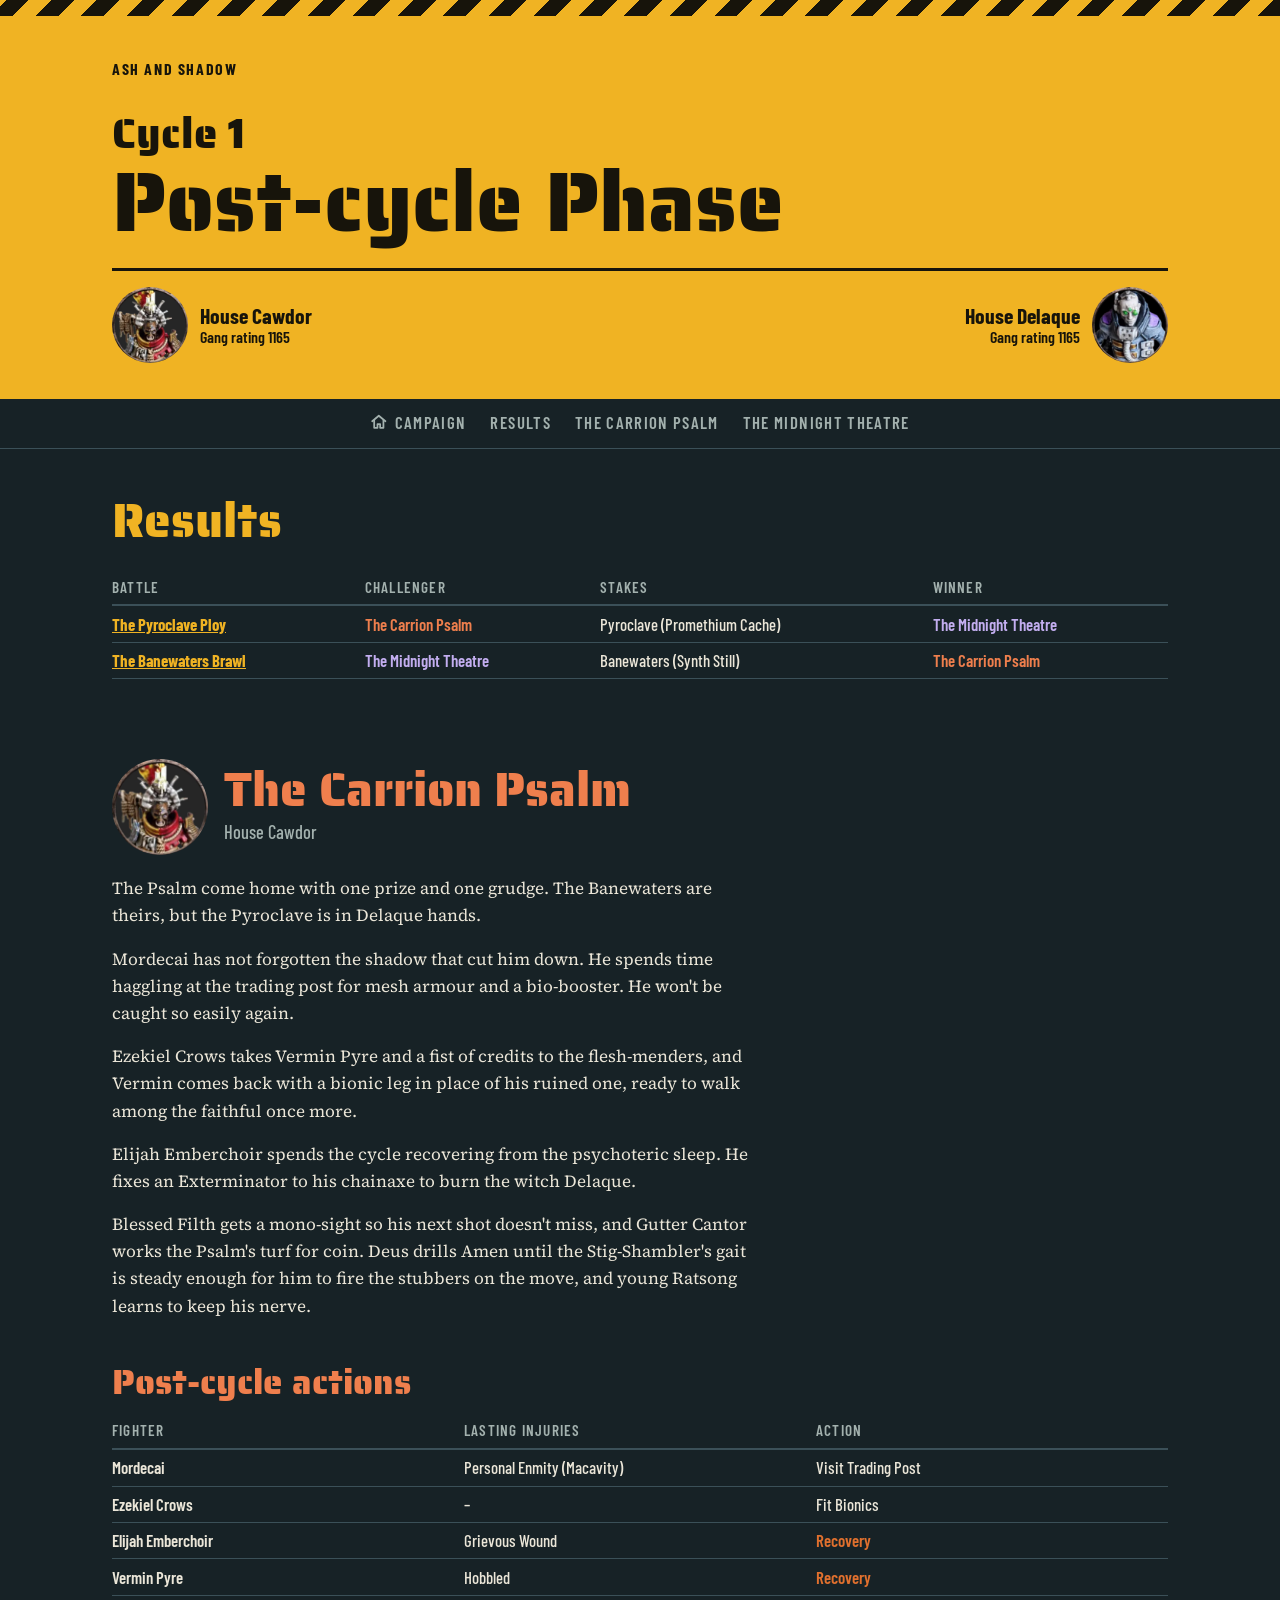
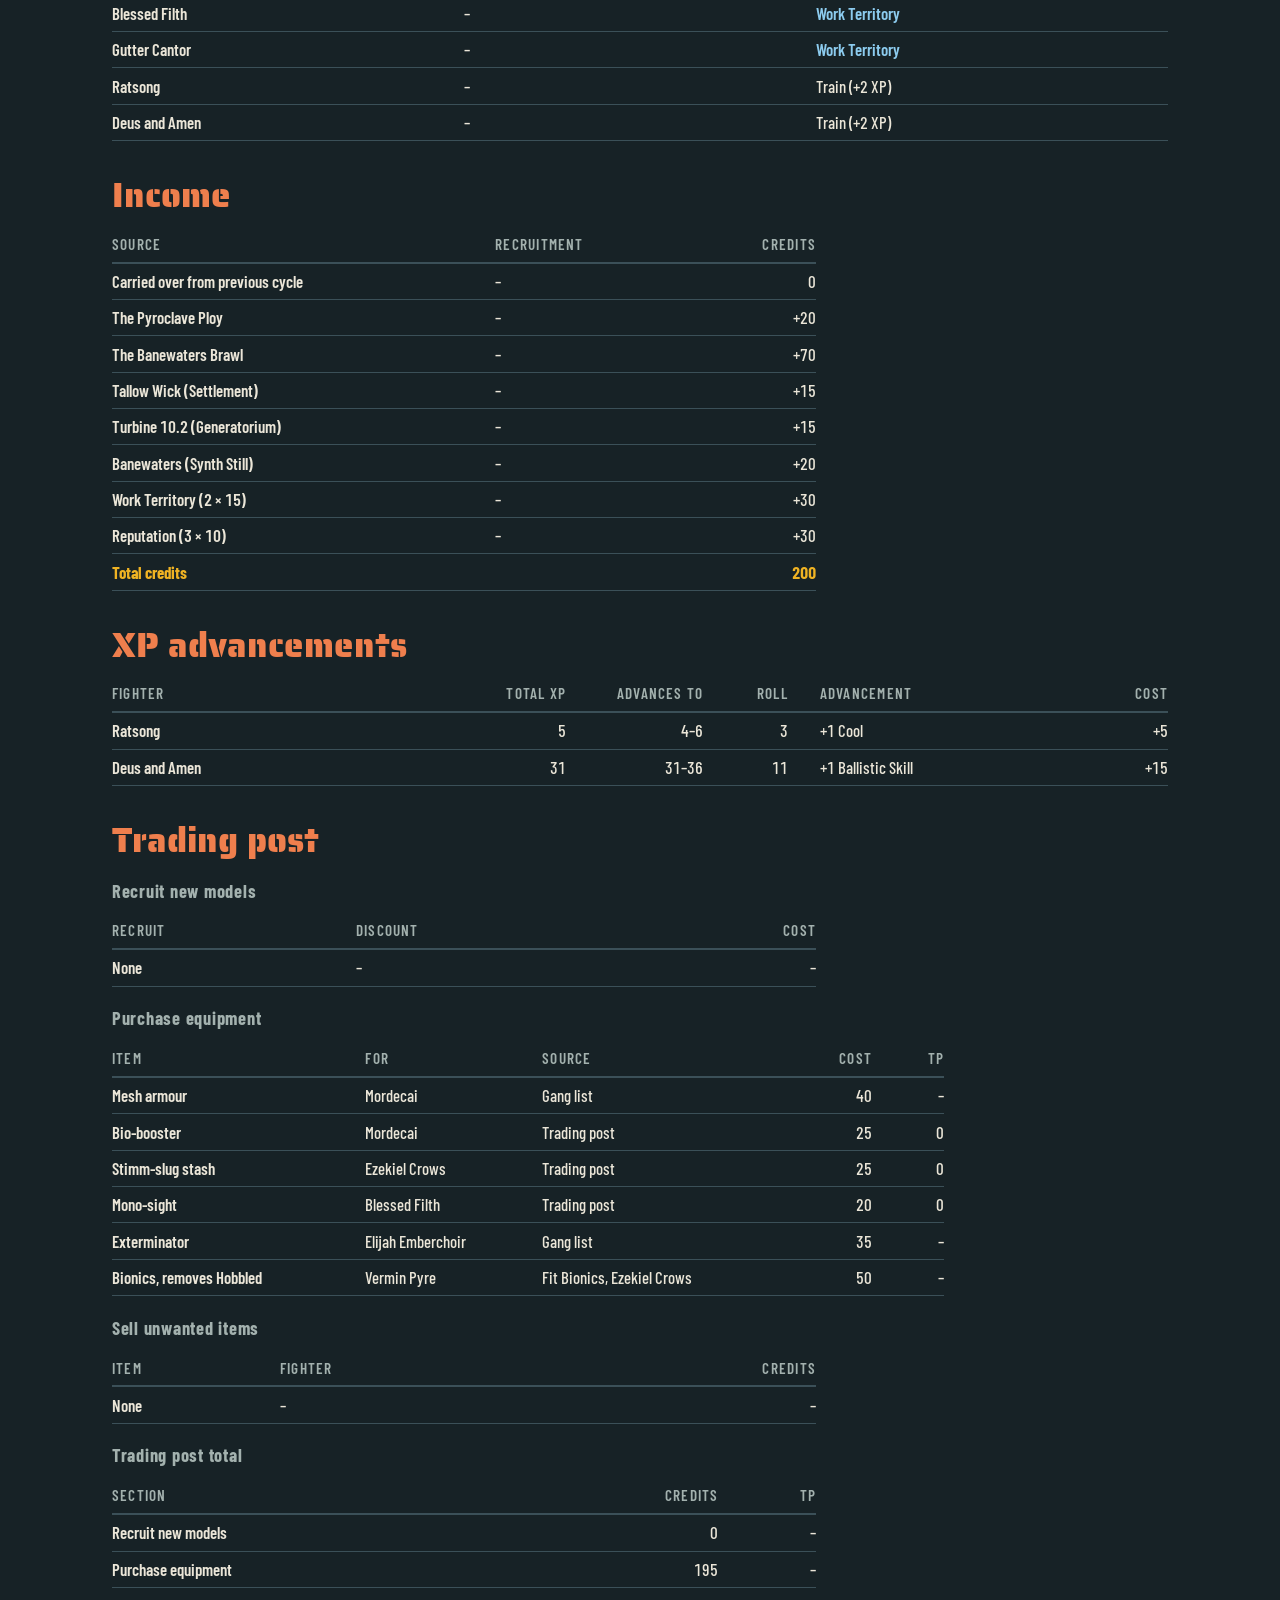
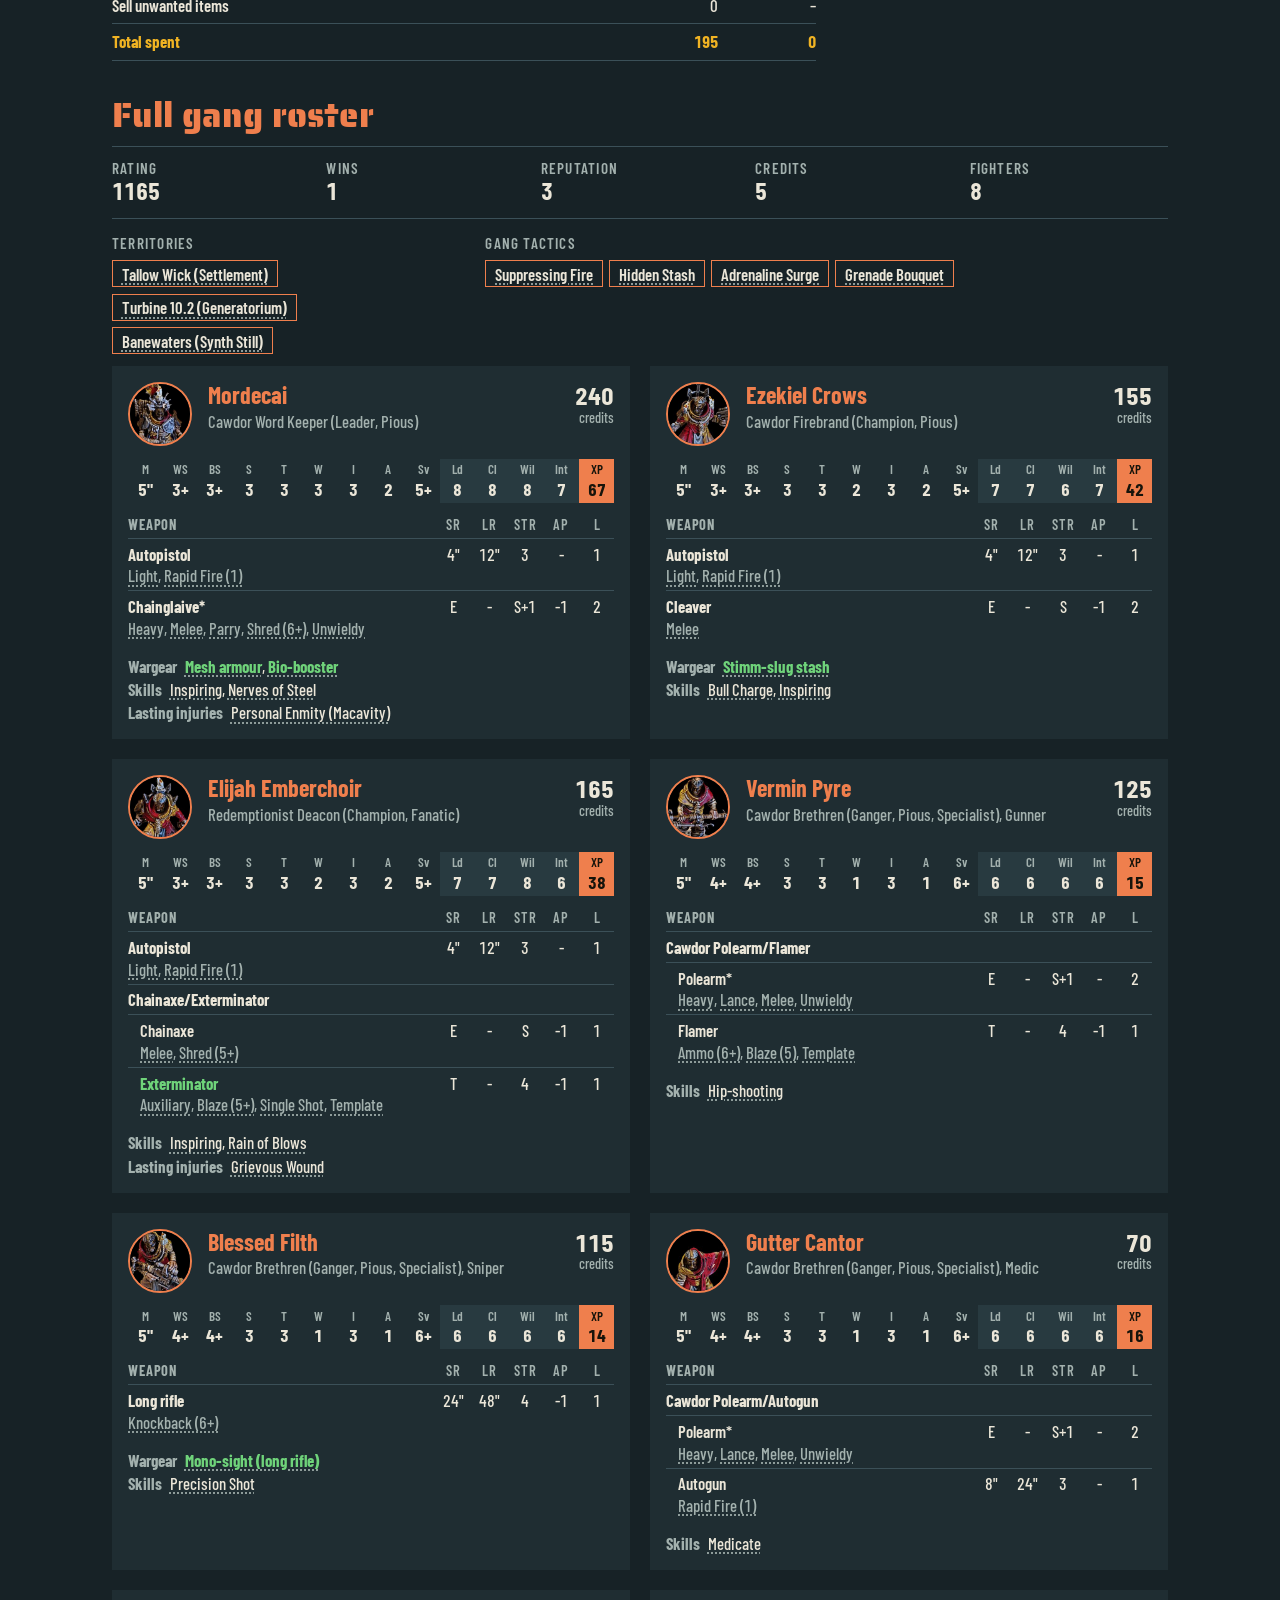
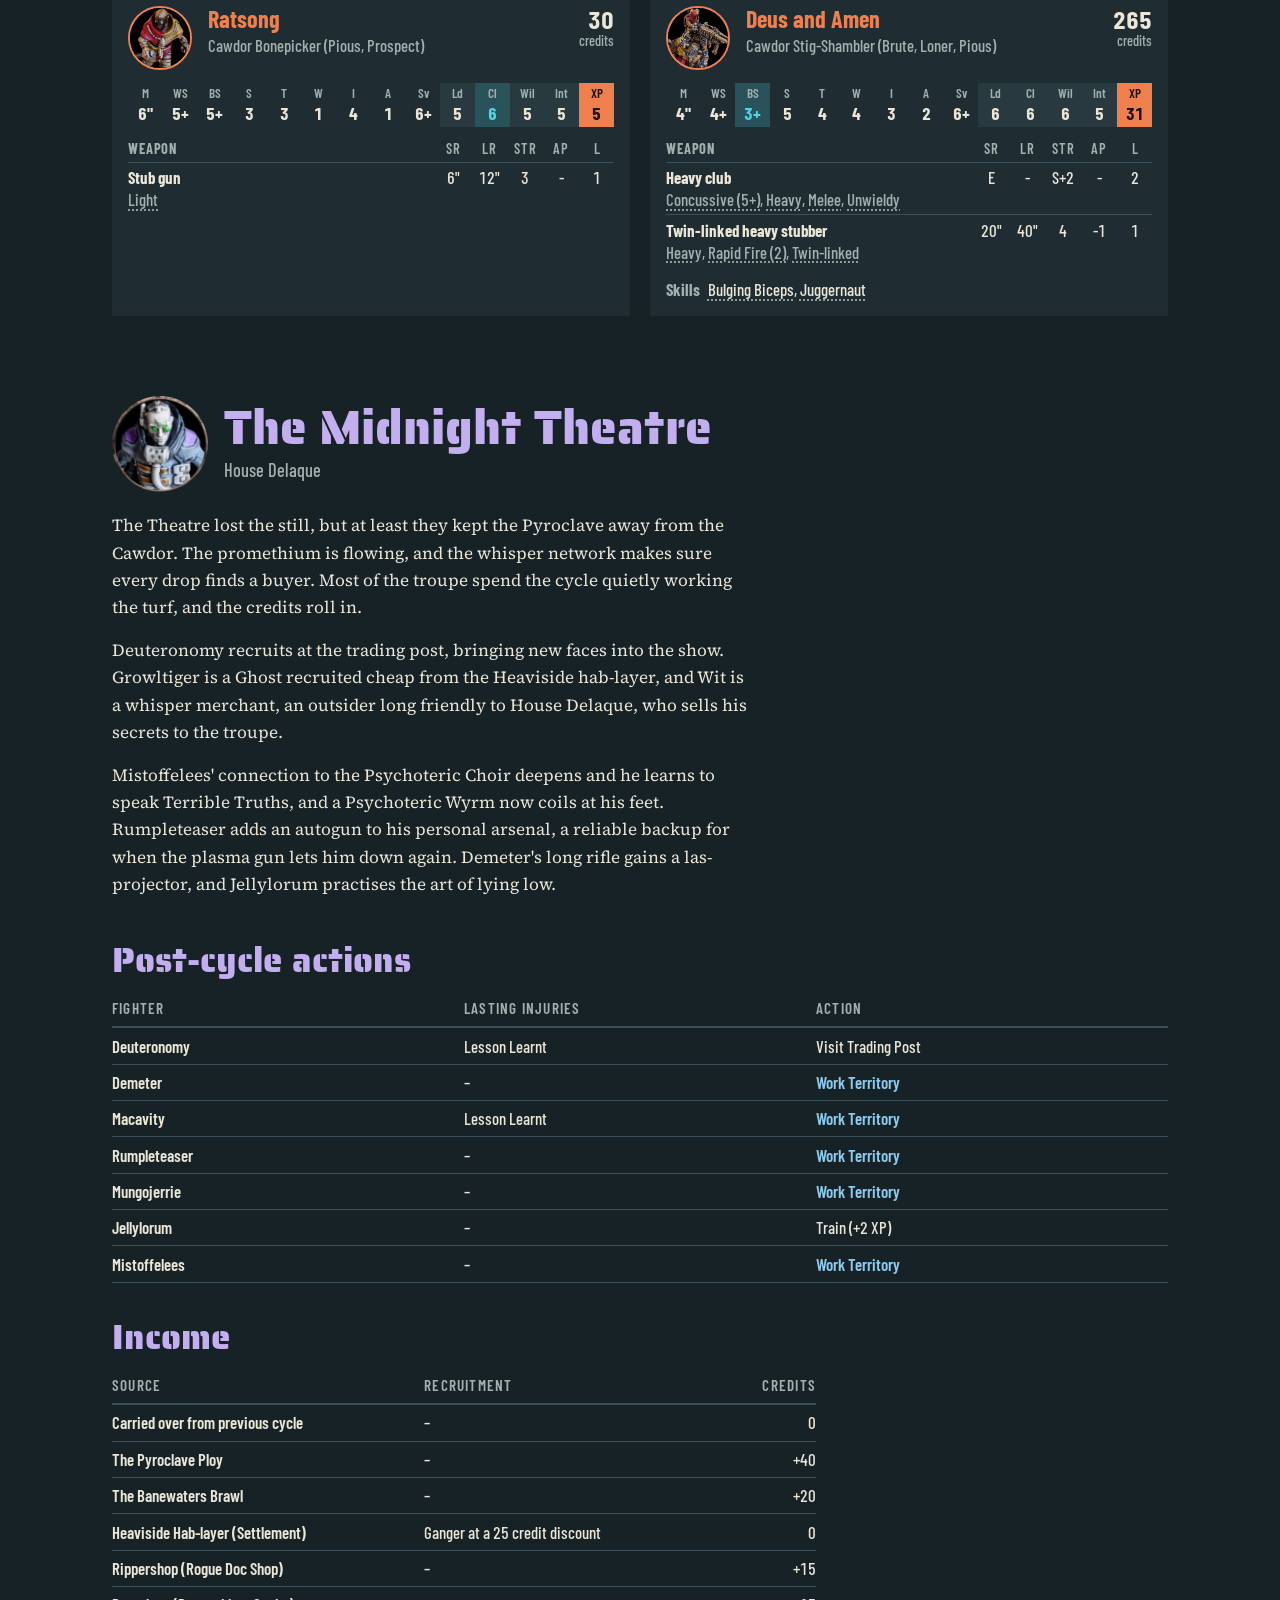
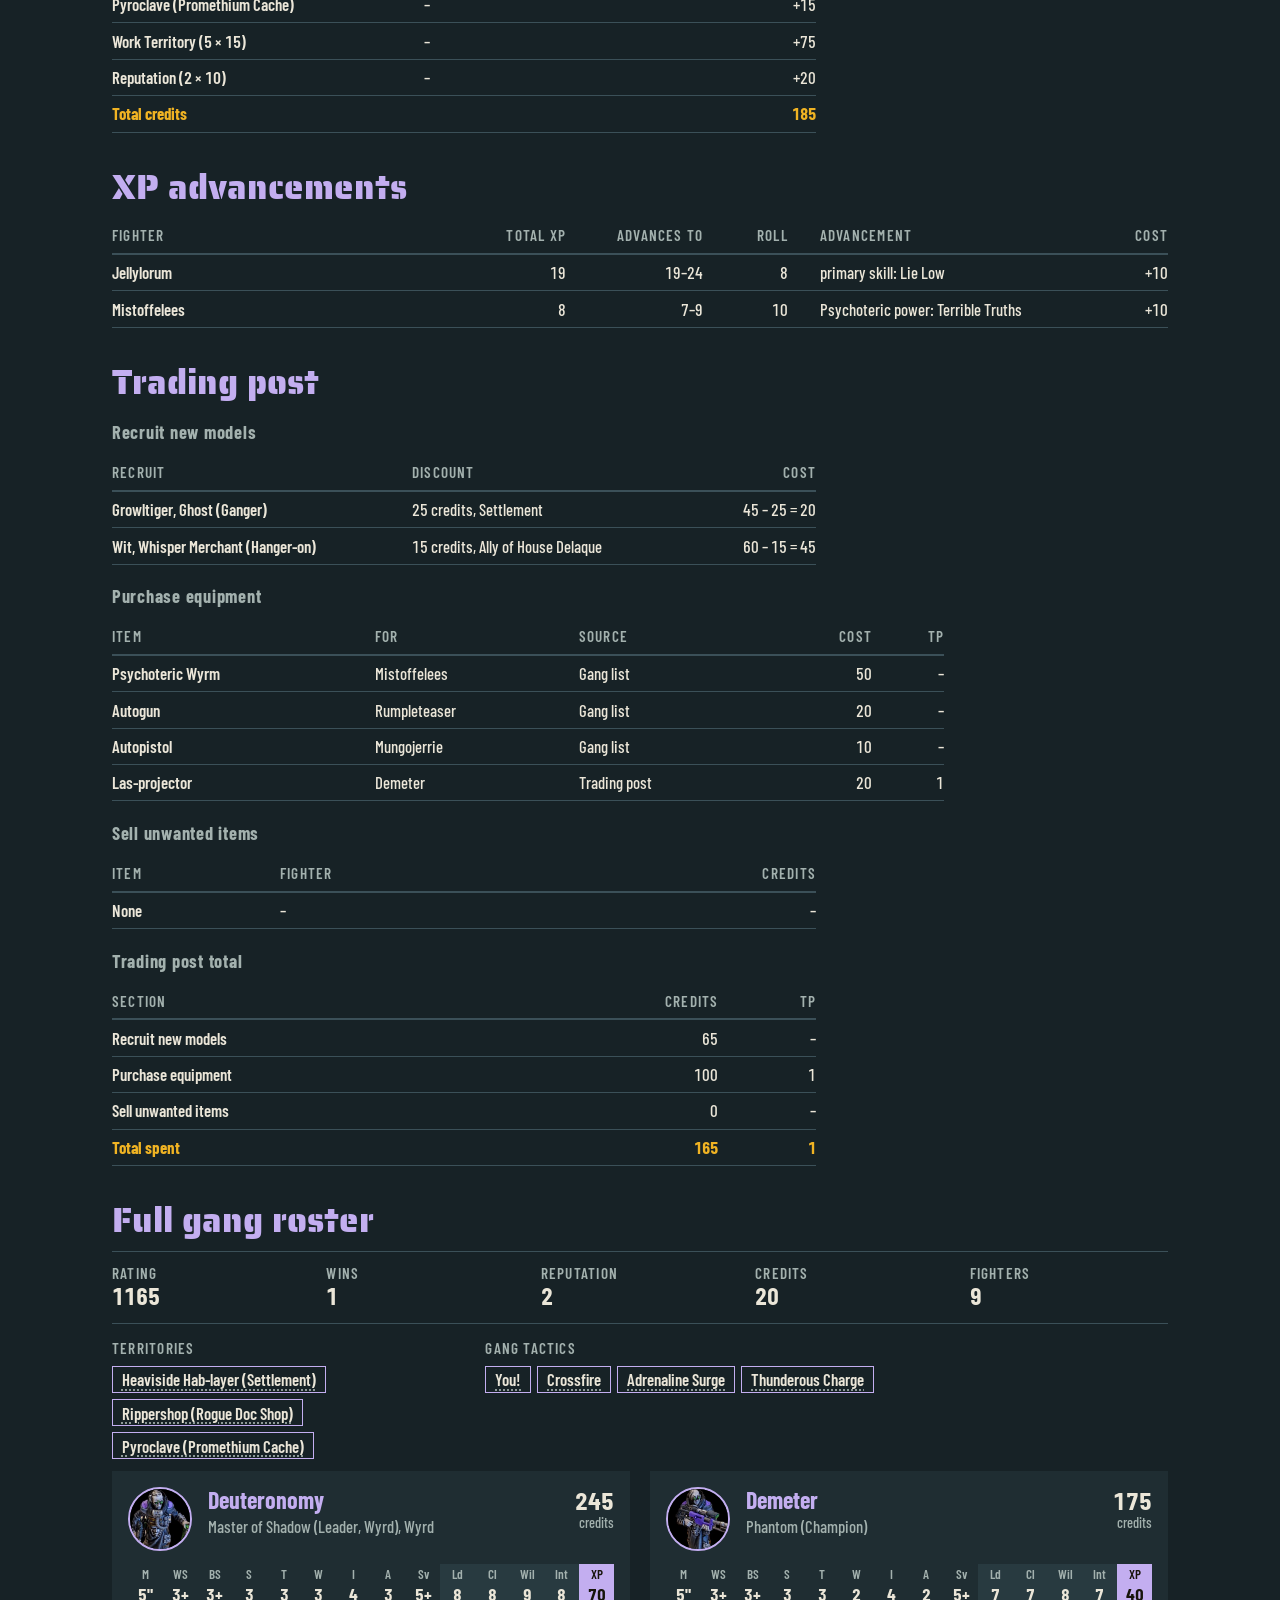
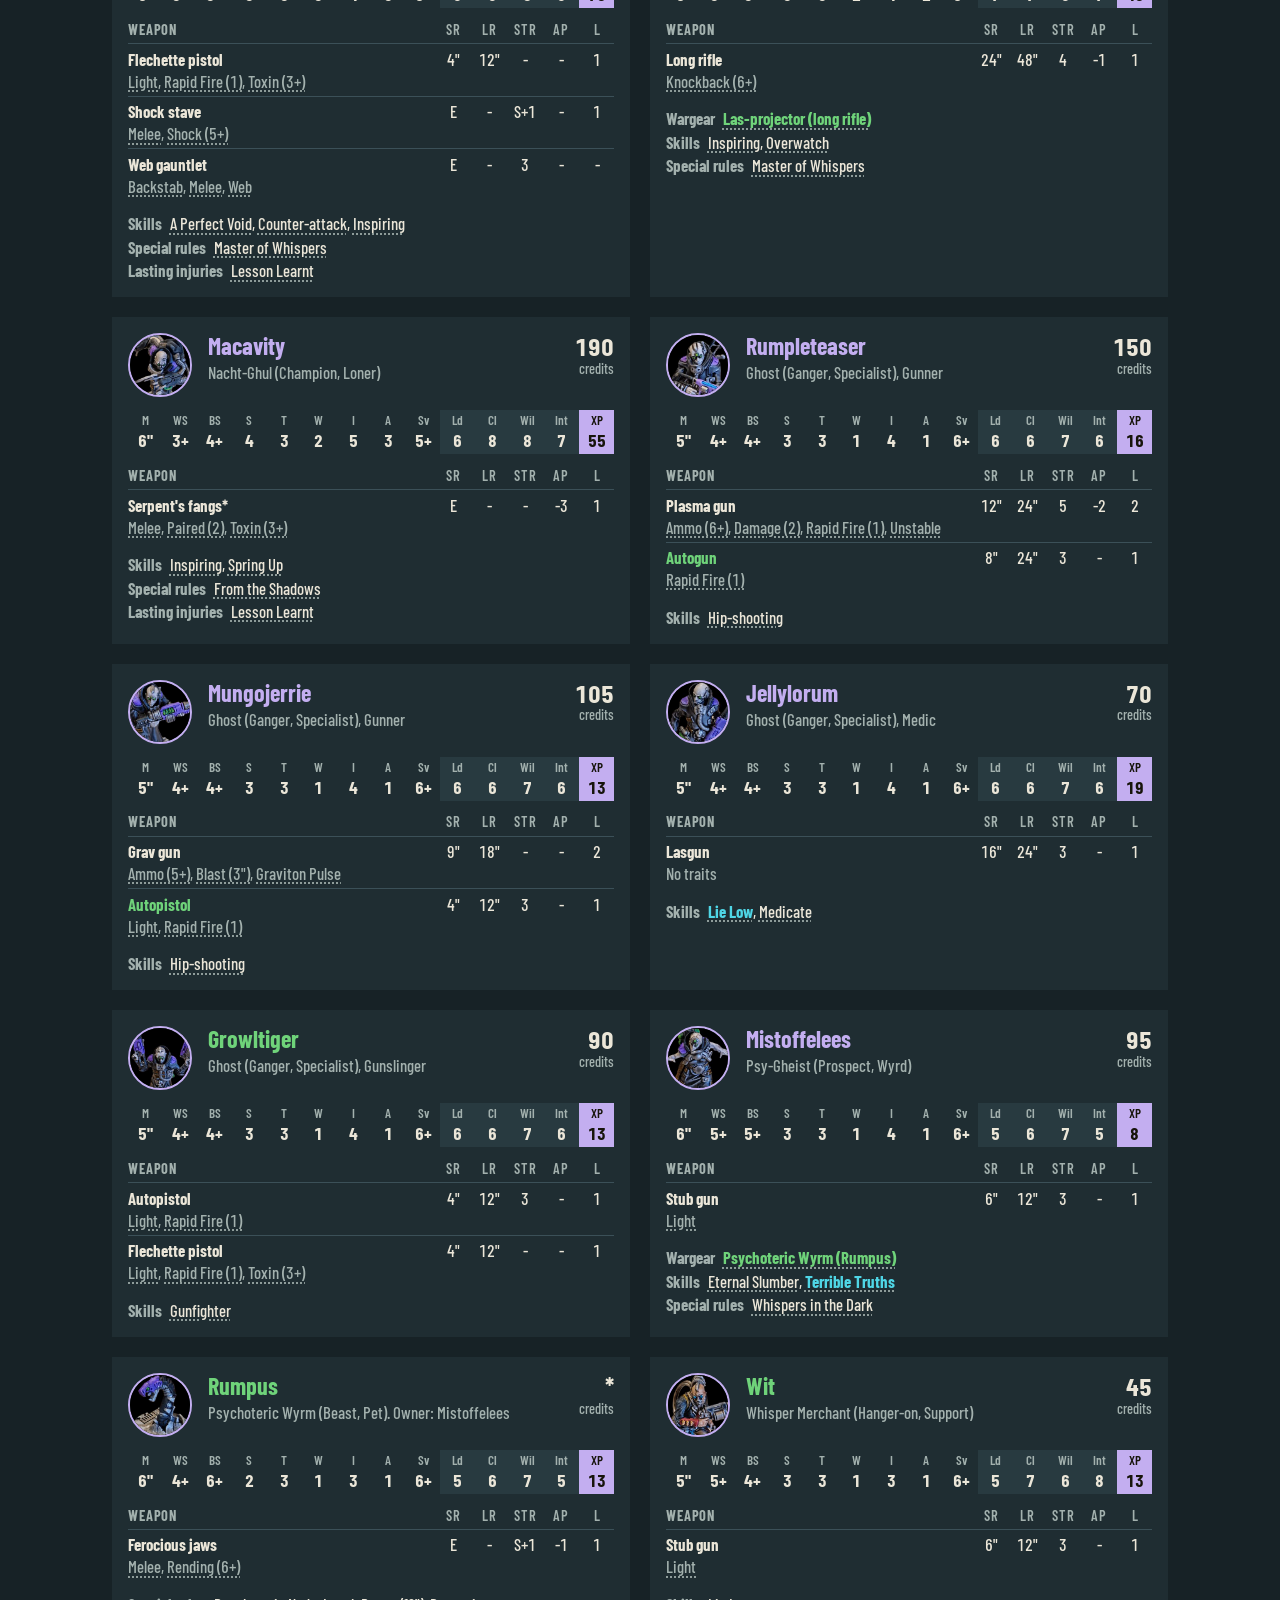
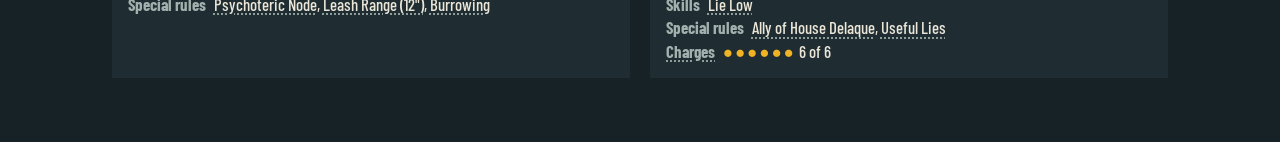
==== commit 500adbf0: "Post cycle 1: Mistoffelees connects to the Psychoteric Choir Co-Authored-By: Claude Opus 5.5 <norepl" ====
--- a/1-post.html
+++ b/1-post.html
@@ -461,7 +461,7 @@
 </div></section>
   <section id="theatre"><div class="gang theatre">
   <div class="gang-head"><img class="portrait" src="[data-uri]" alt="The Midnight Theatre gang portrait"><div><h2>The Midnight Theatre</h2><p class="house">House Delaque</p></div></div>
-  <div class="prose gang-story"><p>The Theatre lost the still, but at least they kept the Pyroclave away from the Cawdor. The promethium is flowing, and the whisper network makes sure every drop finds a buyer. Most of the troupe spend the cycle quietly working the turf, and the credits roll in.</p><p>Deuteronomy recruits at the trading post, bringing new faces into the show. Growltiger is a Ghost recruited cheap from the Heaviside hab-layer, and Wit is a whisper merchant, an outsider long friendly to House Delaque, who sells his secrets to the troupe.</p><p>Mistoffelees' connection to the Psychoteric deepens and he learns to speak Terrible Truths, and a Psychoteric Wyrm now coils at his feet. Rumpleteaser adds an autogun to his personal arsenal, a reliable backup for when the plasma gun lets him down again. Demeter's long rifle gains a las-projector, and Jellylorum practises the art of lying low.</p></div>
+  <div class="prose gang-story"><p>The Theatre lost the still, but at least they kept the Pyroclave away from the Cawdor. The promethium is flowing, and the whisper network makes sure every drop finds a buyer. Most of the troupe spend the cycle quietly working the turf, and the credits roll in.</p><p>Deuteronomy recruits at the trading post, bringing new faces into the show. Growltiger is a Ghost recruited cheap from the Heaviside hab-layer, and Wit is a whisper merchant, an outsider long friendly to House Delaque, who sells his secrets to the troupe.</p><p>Mistoffelees' connection to the Psychoteric Choir deepens and he learns to speak Terrible Truths, and a Psychoteric Wyrm now coils at his feet. Rumpleteaser adds an autogun to his personal arsenal, a reliable backup for when the plasma gun lets him down again. Demeter's long rifle gains a las-projector, and Jellylorum practises the art of lying low.</p></div>
   <div class="stepblock">
   <h3 class="step">Post-cycle actions</h3>
   <div class="table-scroll" tabindex="0" role="region" aria-label="The Midnight Theatre post-cycle actions"><table class="ledger post"><thead><tr><th>Fighter</th><th class="m-hide">Lasting injuries</th><th>Action</th></tr></thead><tbody><tr><td>Deuteronomy</td><td class="m-hide">Lesson Learnt</td><td>Visit Trading Post</td></tr><tr><td>Demeter</td><td class="m-hide">–</td><td><span class="act-work">Work Territory</span></td></tr><tr><td>Macavity</td><td class="m-hide">Lesson Learnt</td><td><span class="act-work">Work Territory</span></td></tr><tr><td>Rumpleteaser</td><td class="m-hide">–</td><td><span class="act-work">Work Territory</span></td></tr><tr><td>Mungojerrie</td><td class="m-hide">–</td><td><span class="act-work">Work Territory</span></td></tr><tr><td>Jellylorum</td><td class="m-hide">–</td><td>Train (+2 XP)</td></tr><tr><td>Mistoffelees</td><td class="m-hide">–</td><td><span class="act-work">Work Territory</span></td></tr></tbody></table></div>
